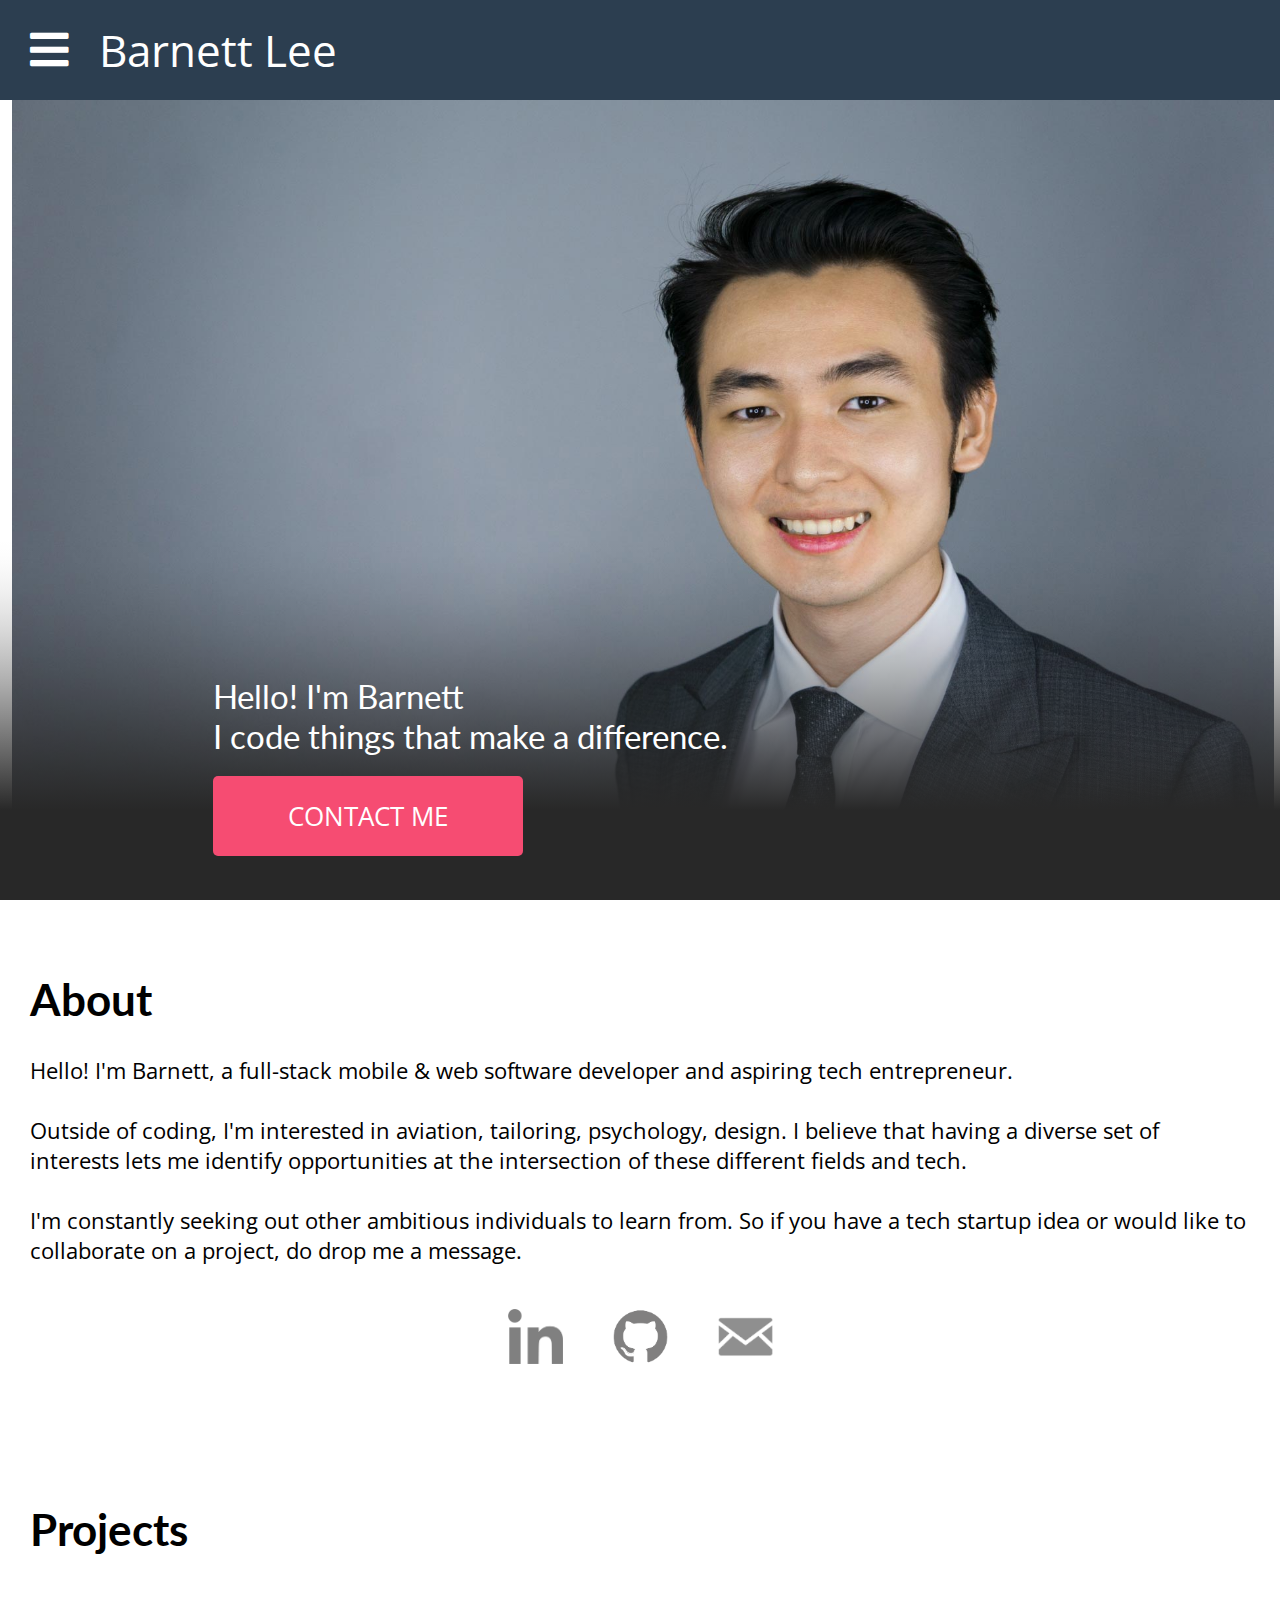
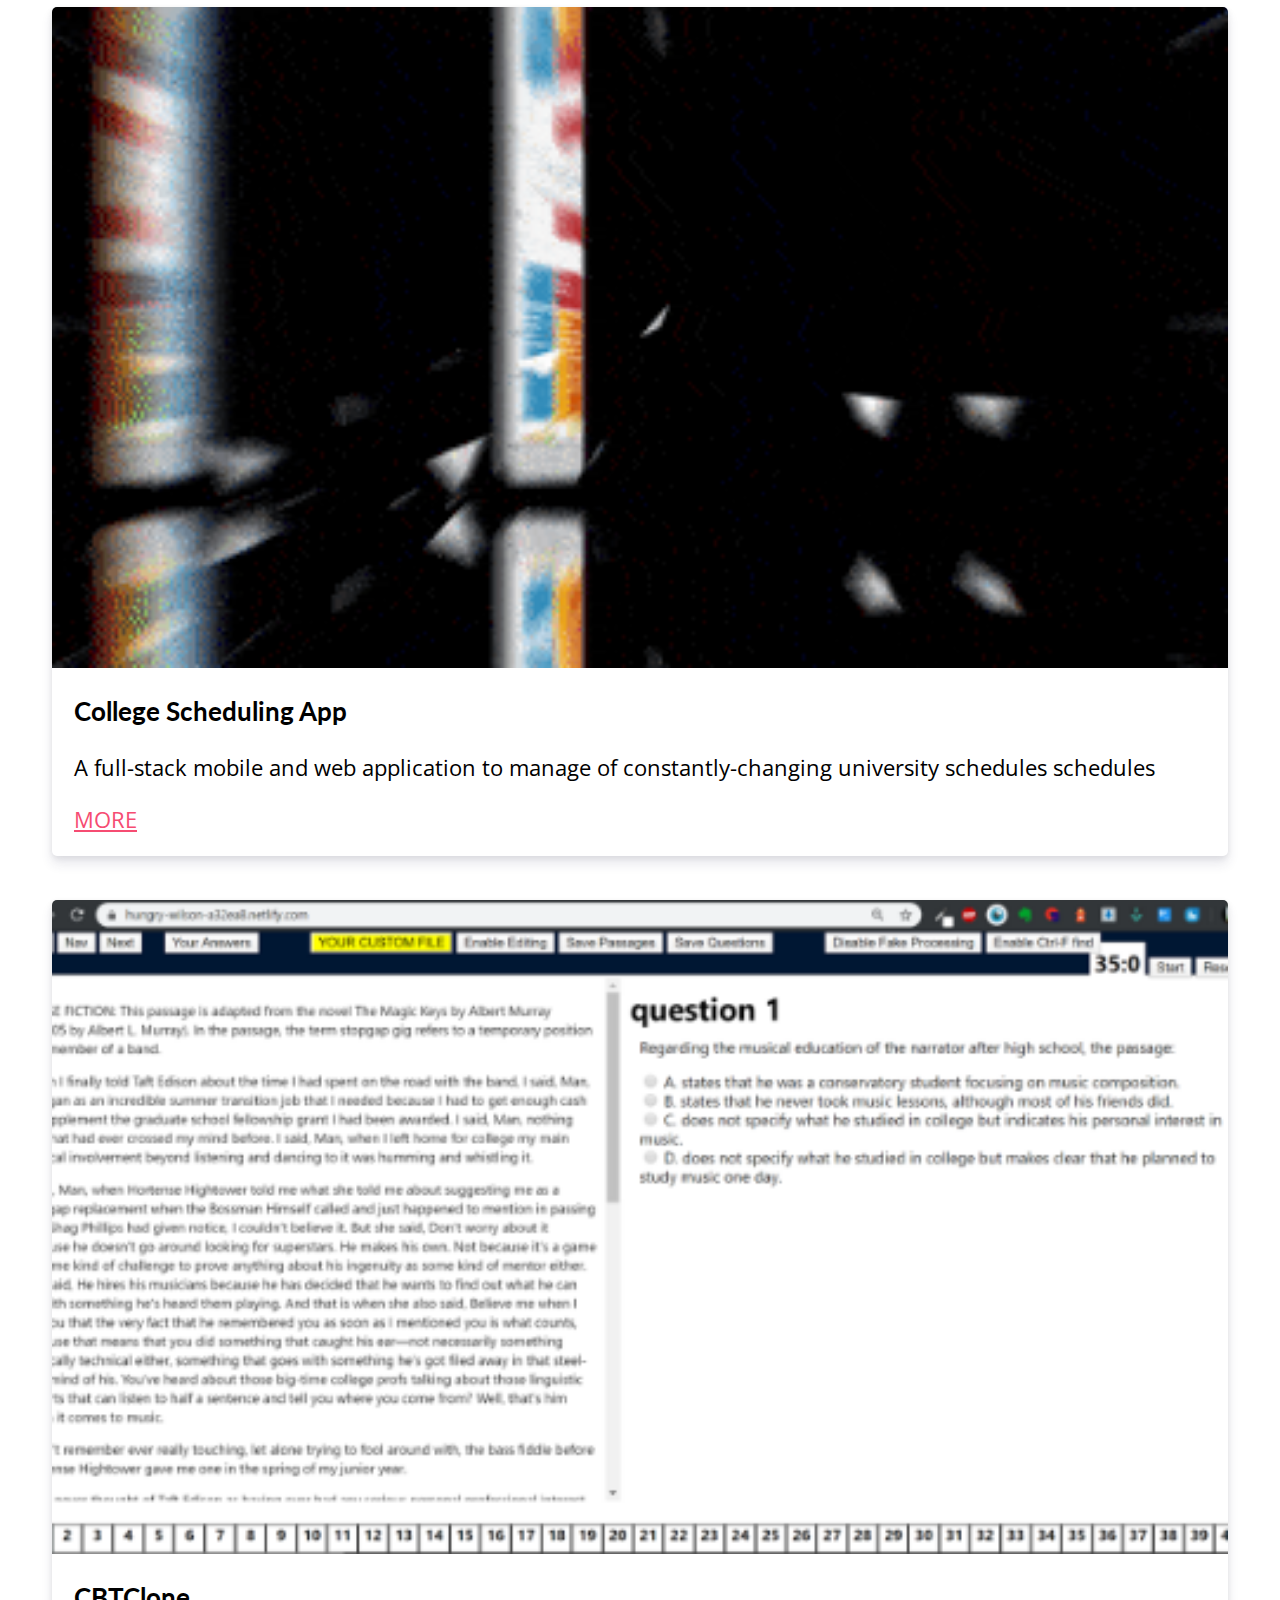
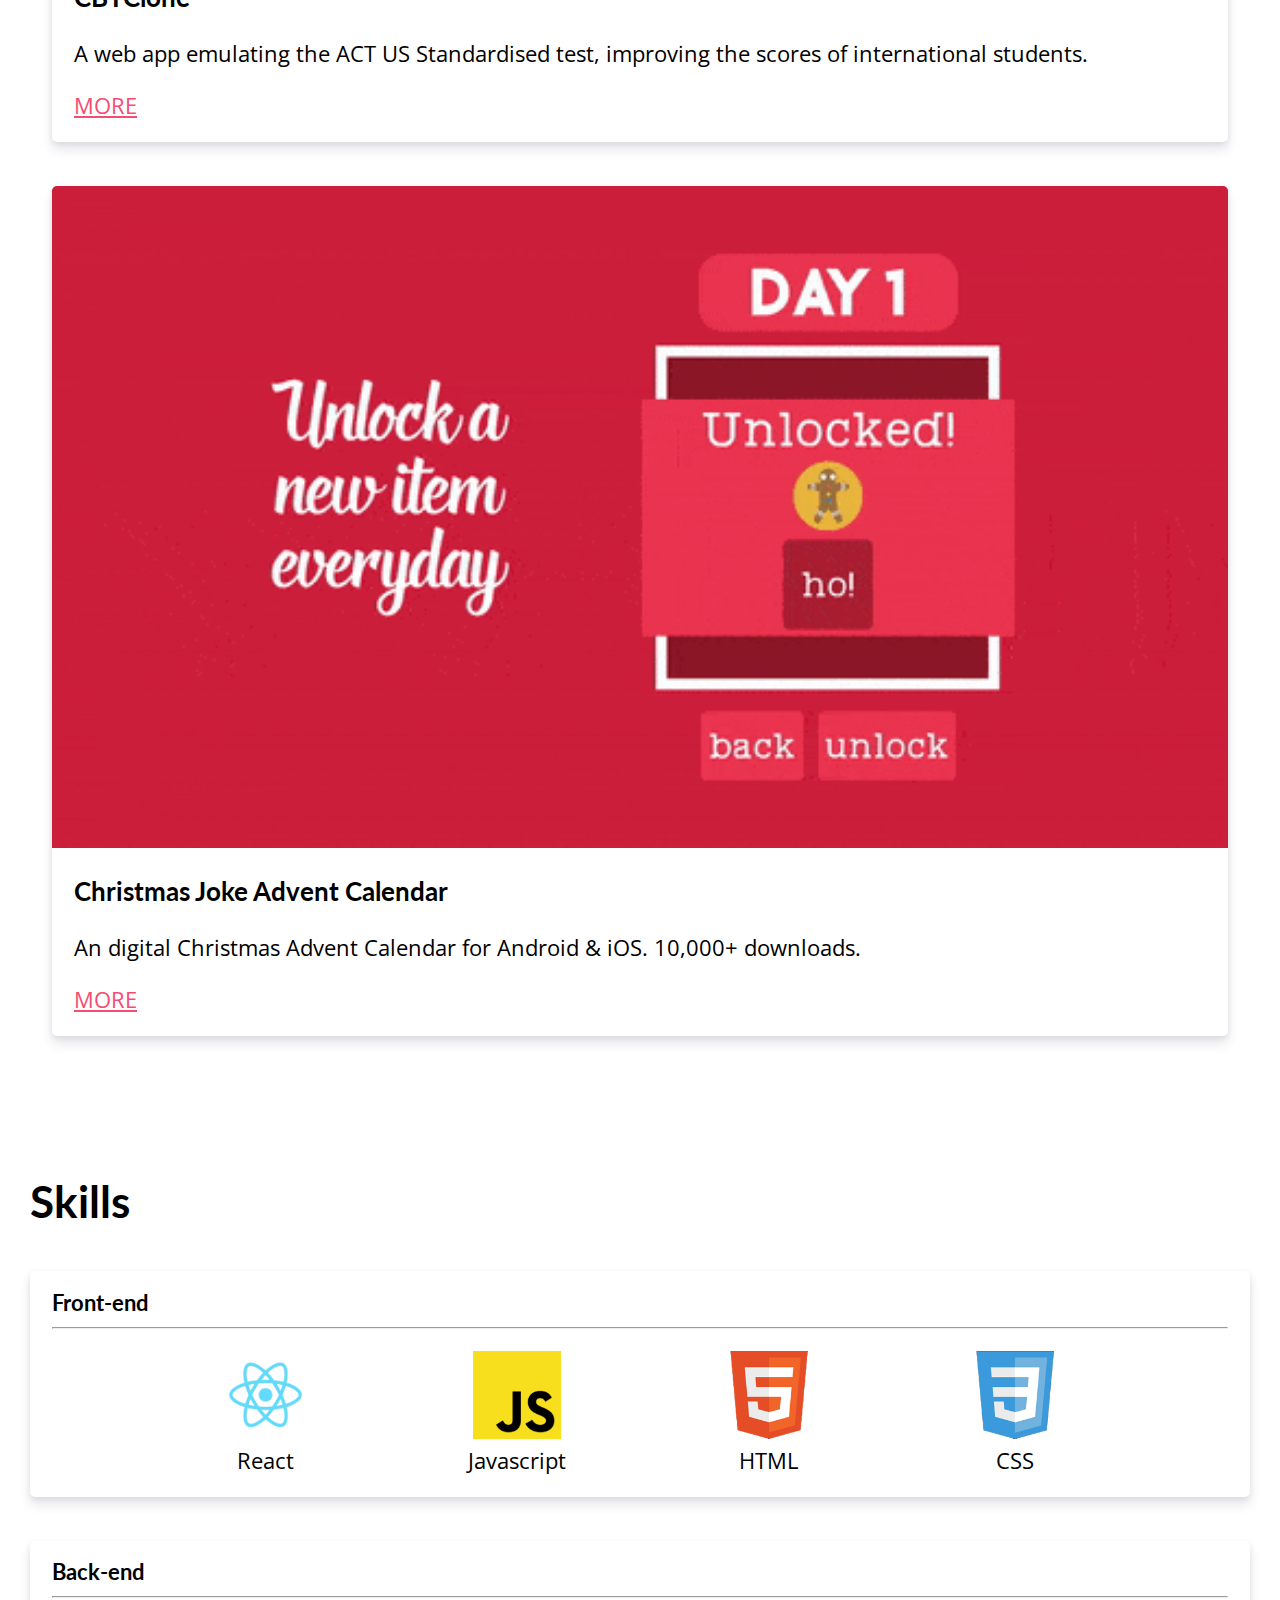
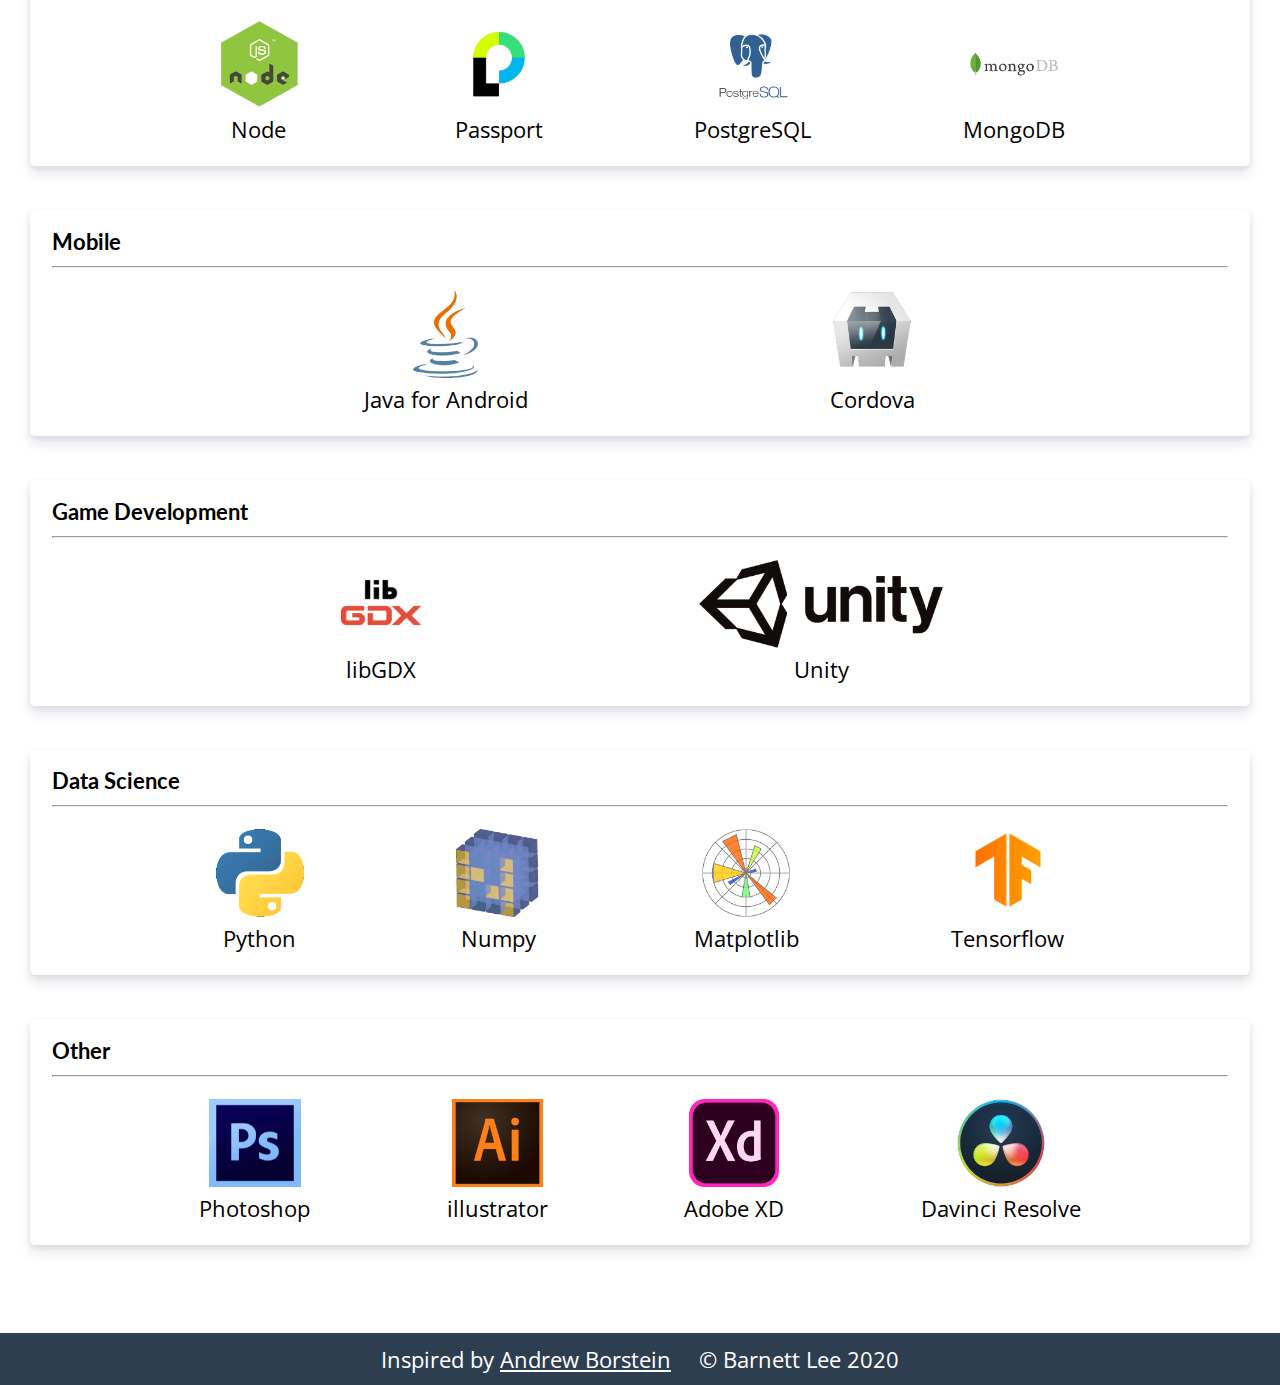
==== index.html @ 995bddf1 "first live version of site" ====
<!DOCTYPE html>
<html lang="en">

<head>
    <title>Barnett Lee</title>
    <meta charset="UTF-8">
    <meta name="theme-color" content="#2C3E50">
    <meta name="viewport" content="width=device-width, initial-scale=1">
    <link href="https://fonts.googleapis.com/css2?family=Lato:wght@400;700&family=Open+Sans&display=swap" rel="stylesheet">
    <link rel="stylesheet" href="https://cdnjs.cloudflare.com/ajax/libs/font-awesome/5.13.0/css/all.min.css">
    <link href="css/style.css" rel="stylesheet">
</head>

<body>
    <nav class="nav">
        <i class="fas fa-bars nav__mobile"></i>
        <p class="nav__left">Barnett Lee</p>
        <ul class="nav__right">
            <li class="nav__right__item">
                <a href="#home" class="nav__right__link">Home</a>
            </li>
            <li class="nav__right__item">
                <a href="#about" class="nav__right__link">About</a>
            </li>
            <li class="nav__right__item">
                <a href="#projects" class="nav__right__link">Projects</a>
            </li>
            <li class="nav__right__item">
                <a href="#skills" class="nav__right__link">Skills</a>
            </li>
        </ul>

        <!-- <div class="mobile__menu">
            <ul class="">
                <li class="">
                    <a href="#home" class="">Home</a>
                </li>
                <li class="">
                    <a href="#about" class="">About</a>
                </li>
                <li class="">
                    <a href="#projects" class="">Projects</a>
                </li>
                <li class="">
                    <a href="#skills" class="">Skills</a>
                </li>
            </ul>
        </div> -->
        
    </nav>
    


    <section class="banner" id="home">

        <div class="banner__cover"></div>
        <div class="banner__container">
            <h1 class="banner__title">
                Hello! I'm Barnett
                <br>
                <span class="banner__avoid__break">I code things </span><span class="banner__title__break">that make a
                    difference.</span>
            </h1>
            <a class="banner__button" href="mailto:barnett.lee.zhi.le@gmail.com">CONTACT ME</a>
        </div>
        <span class="spacer"></span>
    </section>

    <section class="section" id="about">
        <div class="container">
            <h1>About</h1>
            <p>
                Hello! I'm Barnett, a full-stack mobile & web software developer and aspiring tech entrepreneur. 
                <br>
                <br>
                Outside of coding, I'm interested in aviation, tailoring, psychology, design. I believe that having a diverse set of interests lets me identify opportunities at the intersection of these different fields and tech.
                <br>
                <br>
                I'm constantly seeking out other ambitious individuals to learn from. So if you have a tech startup idea or would like to collaborate on a project, do drop me a message. 
            </p>
            <div class="contact">
                <a class="contact__item" href="https://www.linkedin.com/in/barnettlee/">
                    <img src="img/contactIcons/linkedIn.png" alt="LinkedIn Profile"/>
                </a>
                <a class="contact__item" href="https://github.com/barnettx">
                    <img src="img/contactIcons/github.png" alt="Github Profile"/>
                </a>
                <a class="contact__item" href="mailto:barnett.lee.zhi.le@gmail.com">
                    <img src="img/contactIcons/email.png" alt="Email"/>
                </a>
                <br>
            </div>
        </div>
    </section>

    <section id="projects" class="section">
        <div class="container">
            <h1>Projects</h1>
            <div class="project__container">

                <div class="project__card">
                    <div class="project__card__image">
                        <img src="img/projectIcons/gkscsc.gif" alt="GKSCSC">
                    </div>
                    <div class="project__card__content">
                        <h3>College Scheduling App</h3>
                        <p>A full-stack mobile and web application to manage of constantly-changing university schedules schedules</p>
                        <a href="/">MORE</a>
                    </div>
                </div>

                <div class="project__card">
                    <div class="project__card__image">
                        <img src="img/projectIcons/CBTClone.png" alt="CBTClone">
                    </div>
                    <div class="project__card__content">
                        <h3>CBTClone</h3>
                        <p>A web app emulating the ACT US Standardised test, improving the scores of international students.</p>
                        <a href="/">MORE</a>
                    </div>
                </div>

                <div class="project__card">
                    <div class="project__card__image">
                        <img src="img/projectIcons/christmasJokeAdventCalendar.gif" alt="CJC">
                    </div>
                    <div class="project__card__content">
                        <h3>Christmas Joke Advent Calendar</h3>
                        <p>An digital Christmas Advent Calendar for Android & iOS. 10,000+ downloads.</p>
                        <a href="/">MORE</a>
                    </div>
                </div>

            </div>
        </div>
    </section>

    <section id="skills" class="section">
        <div class="container">
            <h1>Skills</h1>
            
            <div class="card">
                <h4>Front-end</h4>
                <hr>
                <div class="skill__container">
                    <div class="skill__item">
                        <img src="img/skillIcons/react.png" alt="react">
                        <br>
                        <span>React</span>
                    </div>
                    <div class="skill__item">
                        <img src="img/skillIcons/js.png" alt="javascript">
                        <br>
                        <span>Javascript</span>
                    </div>
                    <div class="skill__item">
                        <img src="img/skillIcons/html5.png" alt="HTML">
                        <br>
                        <span>HTML</span>
                    </div>
                    <div class="skill__item">
                        <img src="img/skillIcons/css.png" alt="CSS">
                        <br>
                        <span>CSS</span>
                    </div>
                </div>
            </div>

            <div class="card">
                <h4>Back-end</h4>
                <hr>
                <div class="skill__container">
                    <div class="skill__item">
                        <img src="img/skillIcons/node.png" alt="node">
                        <br>
                        <span>Node</span>
                    </div>
                    <div class="skill__item">
                        <img src="img/skillIcons/passport.png" alt="passport">
                        <br>
                        <span>Passport</span>
                    </div>
                    <div class="skill__item">
                        <img src="img/skillIcons/postgresql.png" alt="postgresql">
                        <br>
                        <span>PostgreSQL</span>
                    </div>
                    <div class="skill__item">
                        <img src="img/skillIcons/mongodb.png" alt="MongoDB">
                        <br>
                        <span>MongoDB</span>
                    </div>
                </div>
            </div>

            <div class="card">
                <h4>Mobile</h4>
                <hr>
                <div class="skill__container">
                    <div class="skill__item">
                        <img src="img/skillIcons/java.png" alt="Java for Android">
                        <br>
                        <span>Java for Android</span>
                    </div>
                    <div class="skill__item">
                        <img src="img/skillIcons/cordova.png" alt="Cordova">
                        <br>
                        <span>Cordova</span>
                    </div>
                </div>
            </div>

            <div class="card">
                <h4>Game Development</h4>
                <hr>
                <div class="skill__container">
                    <div class="skill__item">
                        <img src="img/skillIcons/libgdx.png" alt="LibGDX">
                        <br>
                        <span>libGDX</span>
                    </div>
                    <div class="skill__item">
                        <img src="img/skillIcons/unity.png" alt="unity">
                        <br>
                        <span>Unity</span>
                    </div>
                </div>
            </div>

            <div class="card">
                <h4>Data Science</h4>
                <hr>
                <div class="skill__container">
                    <div class="skill__item">
                        <img src="img/skillIcons/python.png" alt="python">
                        <br>
                        <span>Python</span>
                    </div>
                    <div class="skill__item">
                        <img src="img/skillIcons/numpy.png" alt="numpy">
                        <br>
                        <span>Numpy</span>
                    </div>
                    <div class="skill__item">
                        <img src="img/skillIcons/matplotlib.png" alt="matplotlib">
                        <br>
                        <span>Matplotlib</span>
                    </div>
                    <div class="skill__item">
                        <img src="img/skillIcons/tensorflow.png" alt="tensorflow">
                        <br>
                        <span>Tensorflow</span>
                    </div>
                </div>
            </div>

            <div class="card">
                <h4>Other</h4>
                <hr>
                <div class="skill__container">
                    <div class="skill__item">
                        <img src="img/skillIcons/photoshop.png" alt="photoshop">
                        <br>
                        <span>Photoshop</span>
                    </div>
                    <div class="skill__item">
                        <img src="img/skillIcons/illustrator.png" alt="illustrator">
                        <br>
                        <span>illustrator</span>
                    </div>
                    <div class="skill__item">
                        <img src="img/skillIcons/XD.png" alt="adobe Xd">
                        <br>
                        <span>Adobe XD</span>
                    </div>
                    <div class="skill__item">
                        <img src="img/skillIcons/davinciResolve.png" alt="davinci resolve">
                        <br>
                        <span>Davinci Resolve</span>
                    </div>
                </div>
            </div>
            

        </div>
    </section>

    <footer>
        Inspired by    
        <a class="andrew-borstein" href="https://andrewborstein.com/">Andrew Borstein</a>

        © Barnett Lee 2020
    </footer>


</body>

</html>
---- css/style.css ----
* {
    box-sizing: border-box;
}


html {
    font-family: 'Open Sans', 'Segoe UI', Tahoma, Geneva, Verdana, sans-serif;
    margin: 0;
    padding: 0;
    /* height: 100%; */
    scroll-behavior: smooth;
    font-size: min(max(16px, 4vw), 22px);
}

h1,h2,h3,h4 {
    font-family: 'Lato', sans-serif;
}

:root {
    --nav-height: 100px;
    --primary-color: #2C3E50;
    --highlight-color: #F64C72;
}



body {
    margin-top: 0;
    margin: 0;
    padding: 0;
    width: 100vw;
    overflow-x: hidden;
    overflow-y: scroll;
    /* height: 100%; */
}

.nav {
    color: white;
    background-color: var(--primary-color);
    padding: 0 60px;
    height: var(--nav-height);
    display: flex;
    justify-content: space-between;
    align-items: center;
    font-size: 2rem;
    width: 100%;
    position: fixed;
    top:0;
    z-index: 10;
}


.nav__mobile {
    display: none;
}

.nav__left {
    margin: 0;
    display: inline;
}

.nav__right {
    display: inline;
    padding: 0;
}

.nav__right__item {
    display: inline;
    margin-left: 50px;
}

.nav__right__link {
    color: white;
    text-decoration: none;
}

.section {
    padding: 2rem 0;
    margin: 0 auto;
    max-width: 1920px;
}

.container {
    padding: 0 30px;
}


.banner {
    position: relative;
    height: 100vh;
    display: flex;
    justify-content: space-around;
    align-items: center;
    padding: 2rem;
}

.banner:before {
    position: absolute;
    content: '';
    background-image: url("../img/Banner.jpg");

    background-size: auto 100%;
    background-repeat: no-repeat;
    background-position: center;

    top: 0;
    z-index: -3;
    width: 100%;
    max-width: 1920px;
    height: 100vh;
}

.banner__cover {
    display: none;
}

.banner__container {
    z-index: 1;
}

.banner__title {
    color: white;
    font-size: 3rem;
    font-weight: 400;
}

.banner__title__break:before {
    content: "\A";
    white-space: pre;
}

.banner__button {
    background-color: var(--highlight-color);
    display: inline-block;
    padding: 1rem 75px;
    border-radius: 5px;
    text-decoration: none;
    color: white;
    font-size: 2.5rem;
    font-weight: 400;
}

.banner__button:hover {
    filter: brightness(95%);
}

.banner__button:active {
    filter: brightness(80%);
} 


#about {
    background-color: white;
}



.contact {
    text-align: center;
}

.contact__item{
    display: inline-block;
    height: 2.5rem;
    width: 2.5rem;
    margin: 1rem;
}

.contact__item img{
    width: 100%;
    height: 100%;
}

.contact__item:hover {
    filter: brightness(90%);
}

.contact__item:active {
    filter: brightness(80%);
}

#projects {
    background-color: white;
}

.project__container {
    display: flex;
    flex-wrap: wrap;
}

.project__card {
    background: white;
    /* display: inline-block; */
    box-shadow: 0 8px 12px rgba(50,50,93,.11), 0 2px 6px rgba(0,0,0,.08);
    width: 400px;
    overflow: hidden;
    border-radius: 5px;
    flex: 1 1 auto;
    margin: 1rem;
}

.project__card__image img {
    width: 100%;
}

.project__card__content {
    padding: 1rem;
}

.project__card__content h3 {
    margin-top: 0;
}

.project__card__content a {
    color: var(--highlight-color);
}



#skills {
    background-color: white;
}

.card {
    background-color: white;
    box-shadow: 0 4px 6px rgba(50,50,93,.11), 0 1px 3px rgba(0,0,0,.08);
    box-shadow: 0 8px 12px rgba(50,50,93,.11), 0 2px 6px rgba(0,0,0,.08);
    padding: .5rem 1rem;
    margin: 2rem 0;
    border-radius: 5px;
}

.card h4{
    margin: .3rem 0;
}

.skill__container {
    padding: .5rem;
    display: flex;
    justify-content: space-evenly;
}

.skill__item {
    display: inline-block;
    text-align: center;
}

.skill__item img {
    width: auto;
    height: 4rem;
}

footer {
    background-color: var(--primary-color);
    width: 100%;
    text-align: center;
    color: white;
    padding: .5rem;
}

.andrew-borstein {
    color: white;
    margin-right: 1rem;
}

/* mobile and tablet */
@media (max-width: 1280px) {

    @keyframes fadeIn {
        0% {
            opacity: 0;
        }

        100% {
            opacity: 1;
        }
    }

    .mobile__menu {
        position: fixed;
        z-index: 10;
        background: rgba(0,0,0,0.8);
        width: 100%;
        height: 100vh;
        top: var(--nav-height);
        left: 0;
        right: 0;
        bottom: 0;
    }

    .mobile__menu ul {
        list-style: none;
    }

    .mobile__menu a {
        text-decoration: none;
        color: white;
    }


    .nav {
        justify-content: flex-start;
        padding: 0 30px;

    }

    .nav__mobile {
        display: inline;
        margin-right: 30px;
    }

    .nav__mobile:active {
        filter: brightness(80%)
    }

    .nav__right {
        display: none;
    }

    .banner__title__break:before {
        white-space: normal;
    }

    .banner__avoid__break {
        display: inline-block;
    }
    
    .banner:before {
        top: var(--nav-height);
        background-position: 70%;
        height: calc(100vh - var(--nav-height) - 10%)
        /* background-size: 80%; */
    }
    
    /* .banner__cover {
        display: block;
        position: absolute;
        background: black;
        background: rgba(44,62,80);
        background: rgba(40,40,40);
        width: 100%;
        height: 20%;
        bottom: 0;
        z-index: -1;
    } */

    .banner:after {
        --gradient-ratio: 3/4;
        content: '';
        background: linear-gradient(
            rgba(40, 40, 40, 0) 0%,
            rgba(40, 40, 40, 0.002) calc(1.8% * var(--gradient-ratio)),
            rgba(40, 40, 40, 0.008) calc(4.8% * var(--gradient-ratio)),
            rgba(40, 40, 40, 0.021) calc(9% * var(--gradient-ratio)),
            rgba(40, 40, 40, 0.042) calc(13.9% * var(--gradient-ratio)),
            rgba(40, 40, 40, 0.075) calc(19.8% * var(--gradient-ratio)),
            rgba(40, 40, 40, 0.126) calc(27% * var(--gradient-ratio)),
            rgba(40, 40, 40, 0.194) calc(35% * var(--gradient-ratio)),
            rgba(40, 40, 40, 0.278) calc(43.5% * var(--gradient-ratio)),
            rgba(40, 40, 40, 0.382) calc(53% * var(--gradient-ratio)),
            rgba(40, 40, 40, 0.541) calc(66% * var(--gradient-ratio)),
            rgba(40, 40, 40, 0.738) calc(81% * var(--gradient-ratio)),
            rgba(40, 40, 40, 1) calc(100% * var(--gradient-ratio))
        );
        width: 100%;
        height: 40%;
        position: absolute;
        bottom: 0;
        z-index: -2;
    } 

    .banner {
        align-items: flex-end;
        justify-content: space-around;
    }

    .banner__container {
        z-index: -1;
        animation: fadeIn .5s ease-out 0s 1; 
    }

    .banner__title {
        margin: 0 0 20px 0;
        font-size: 1.5rem;
    }

    .banner__button {
        font-size: 1.2rem;
    }

    .project__card {
        width: 100%;
    }

    
}


/* mobile */
@media (max-width: 640px) {

    :root {
        --nav-height: 60px;
    }

    /* .nav {
        height: auto;
    } */

    .banner__button {
        width: 100%;
        text-align: center;
    }


}
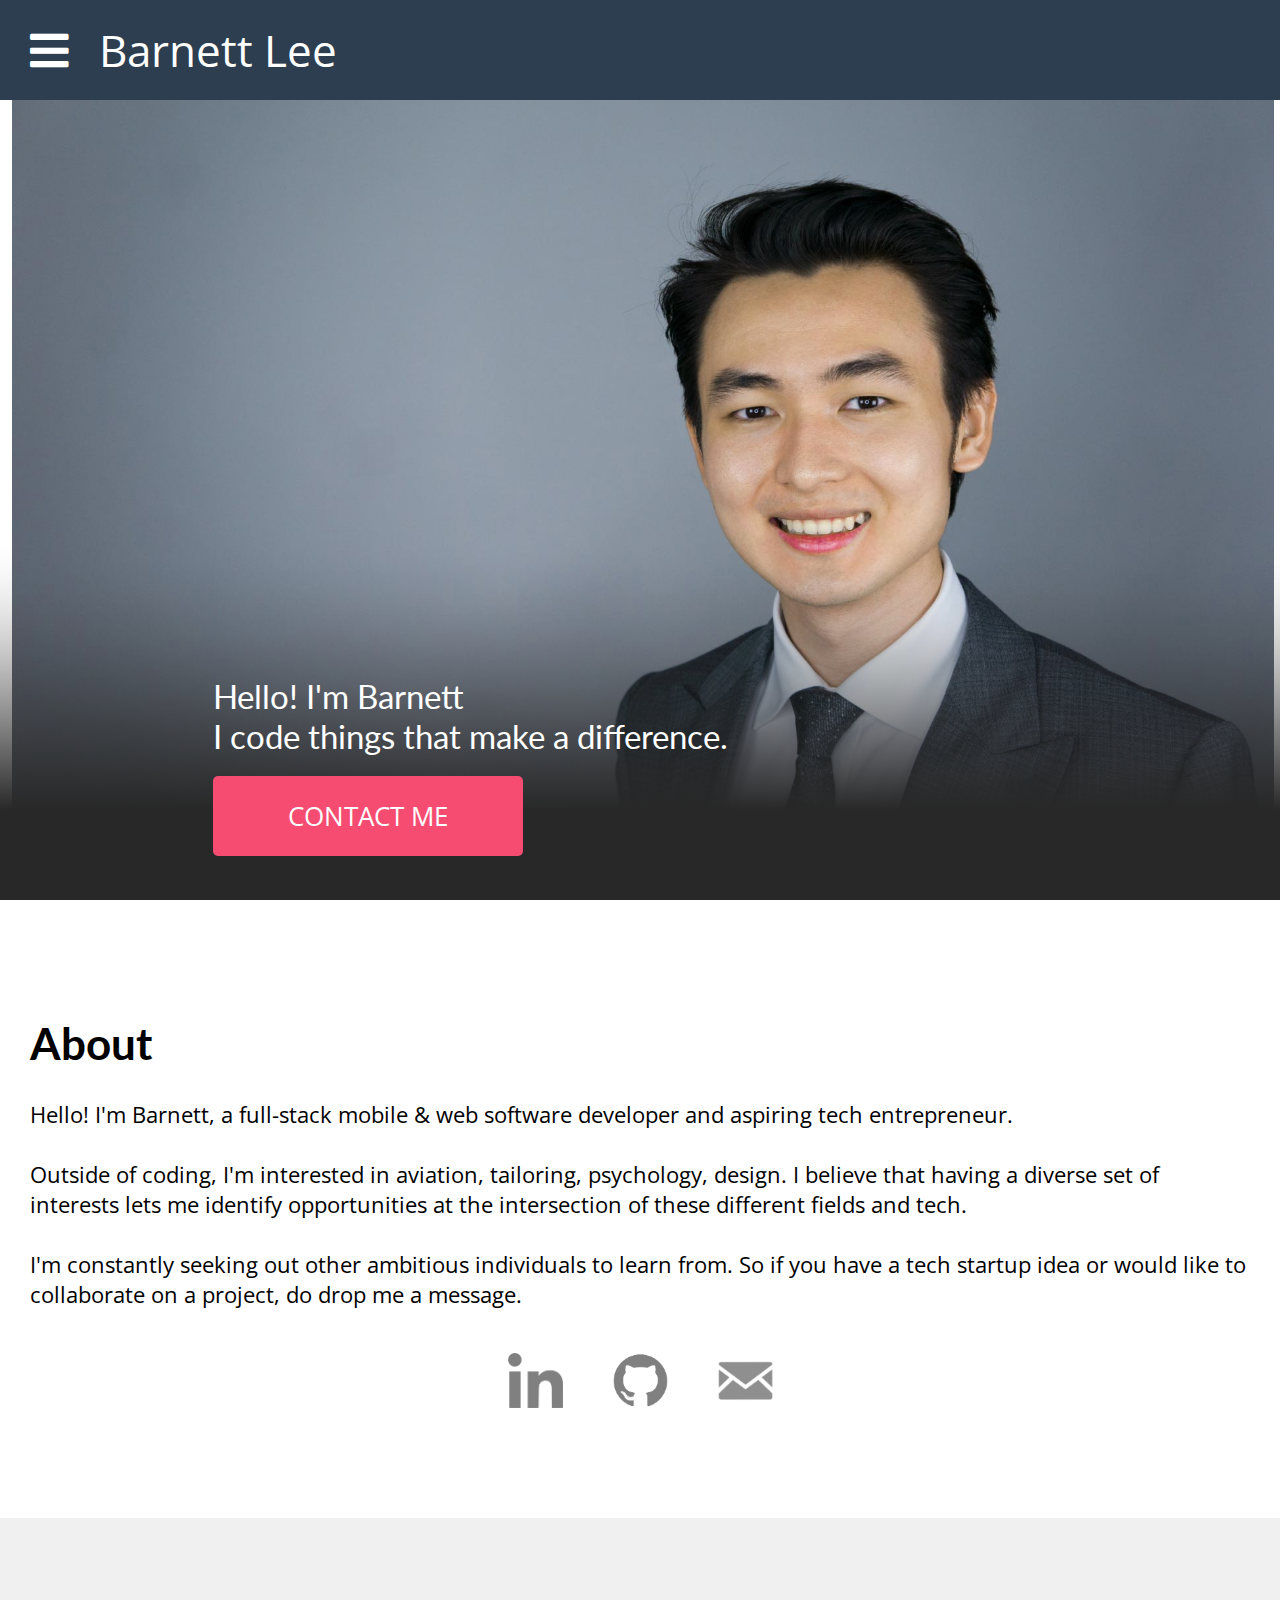
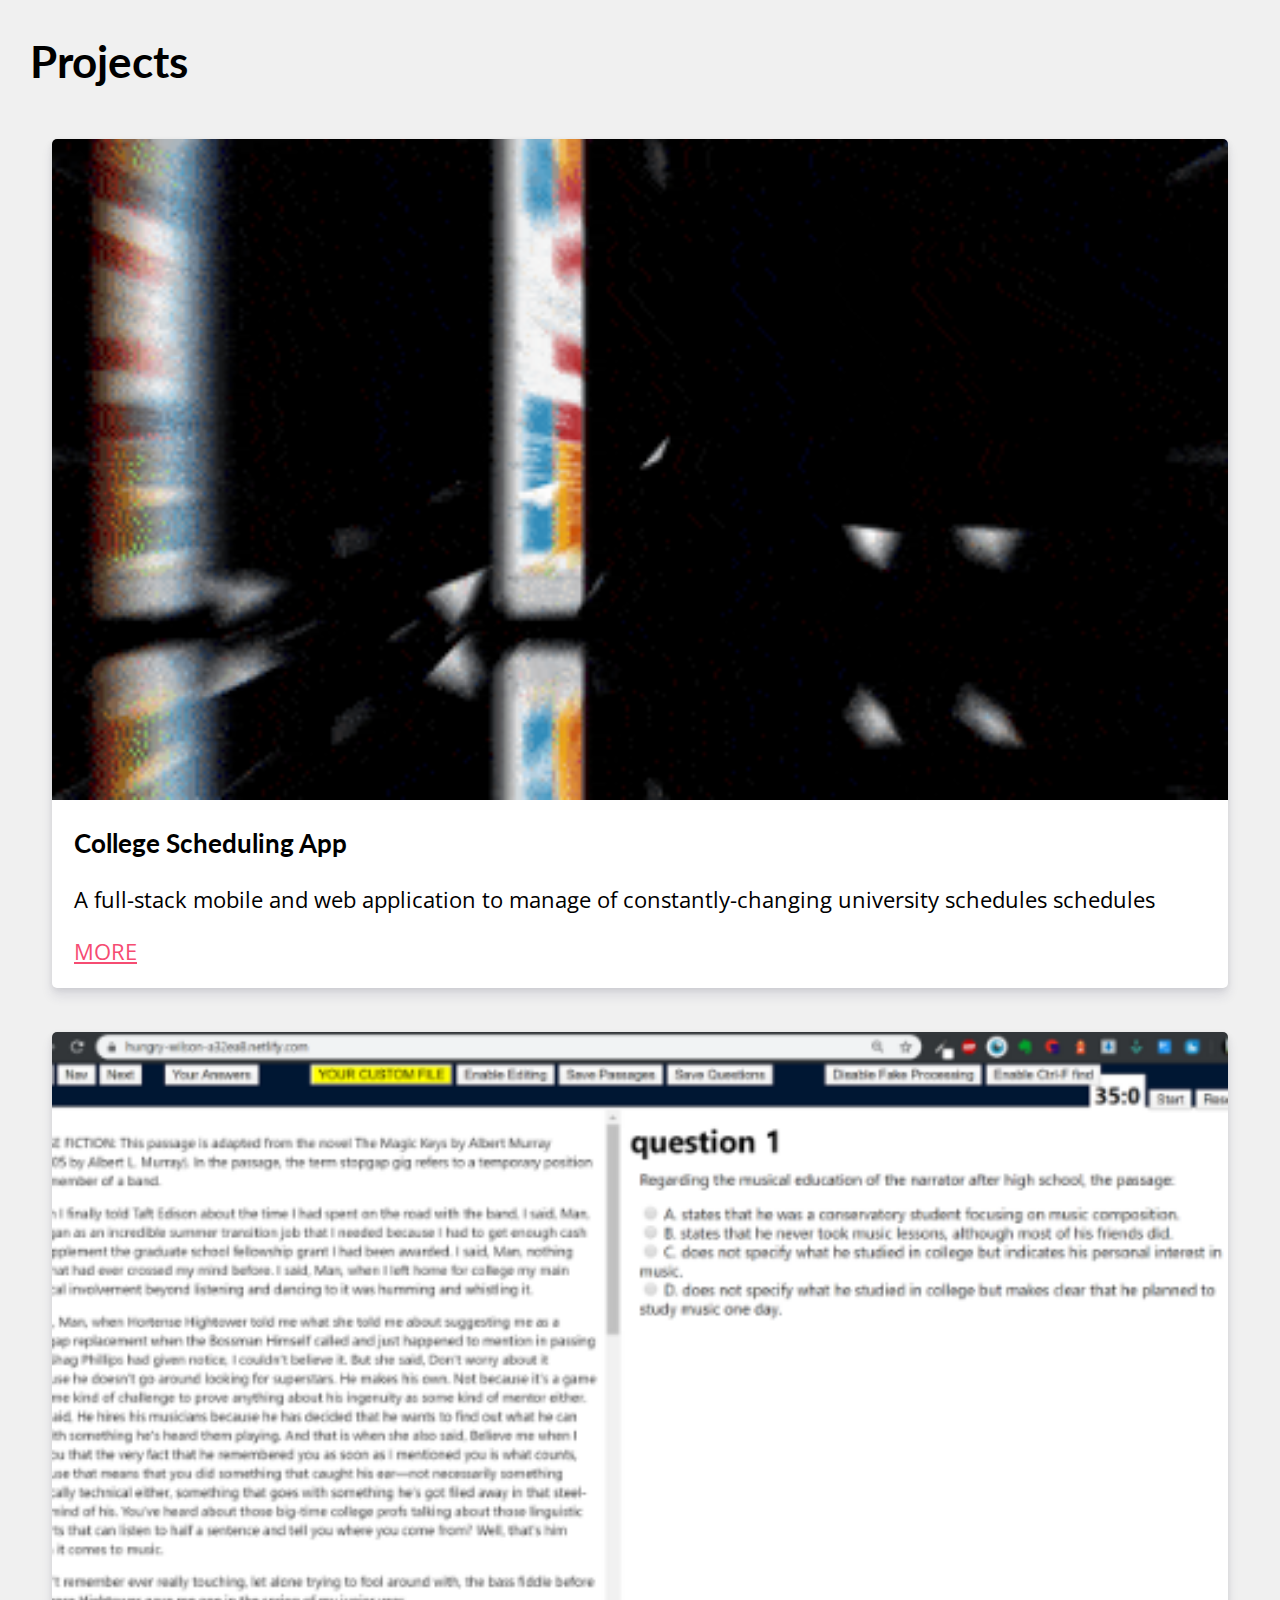
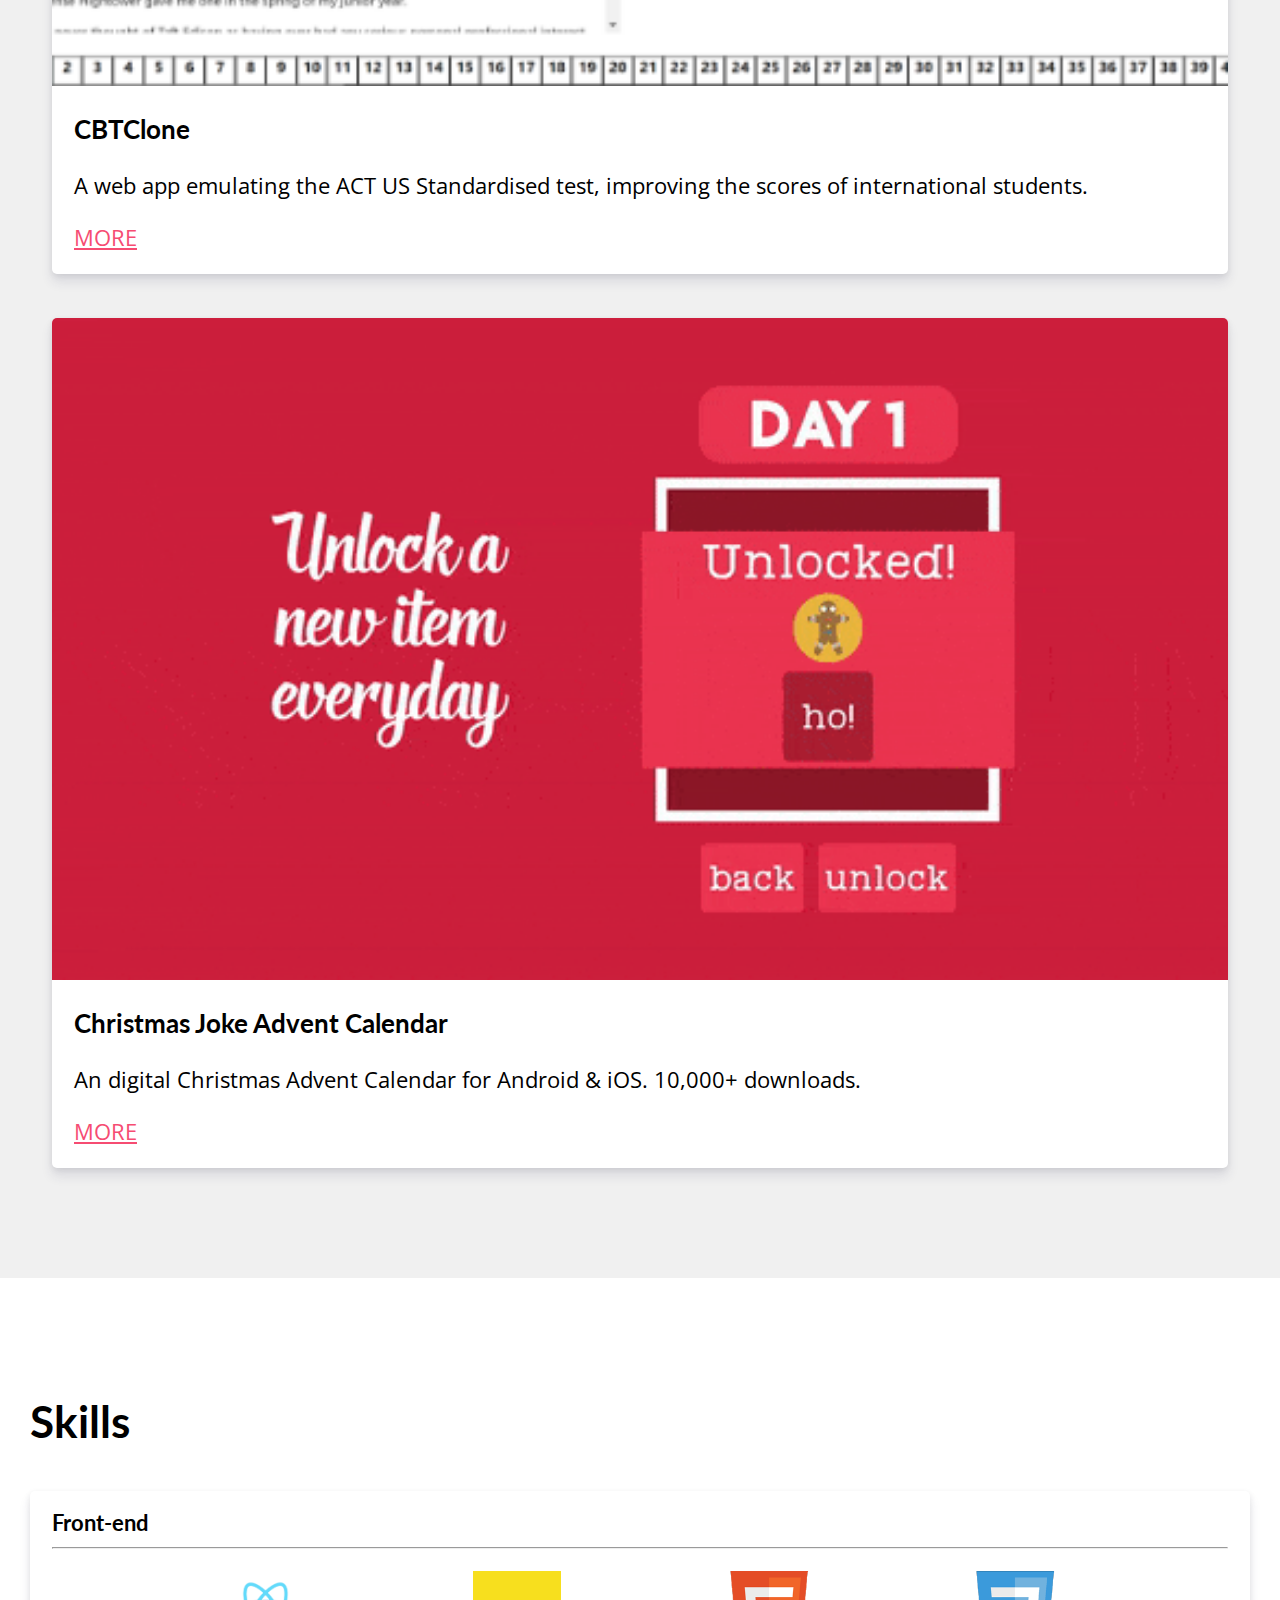
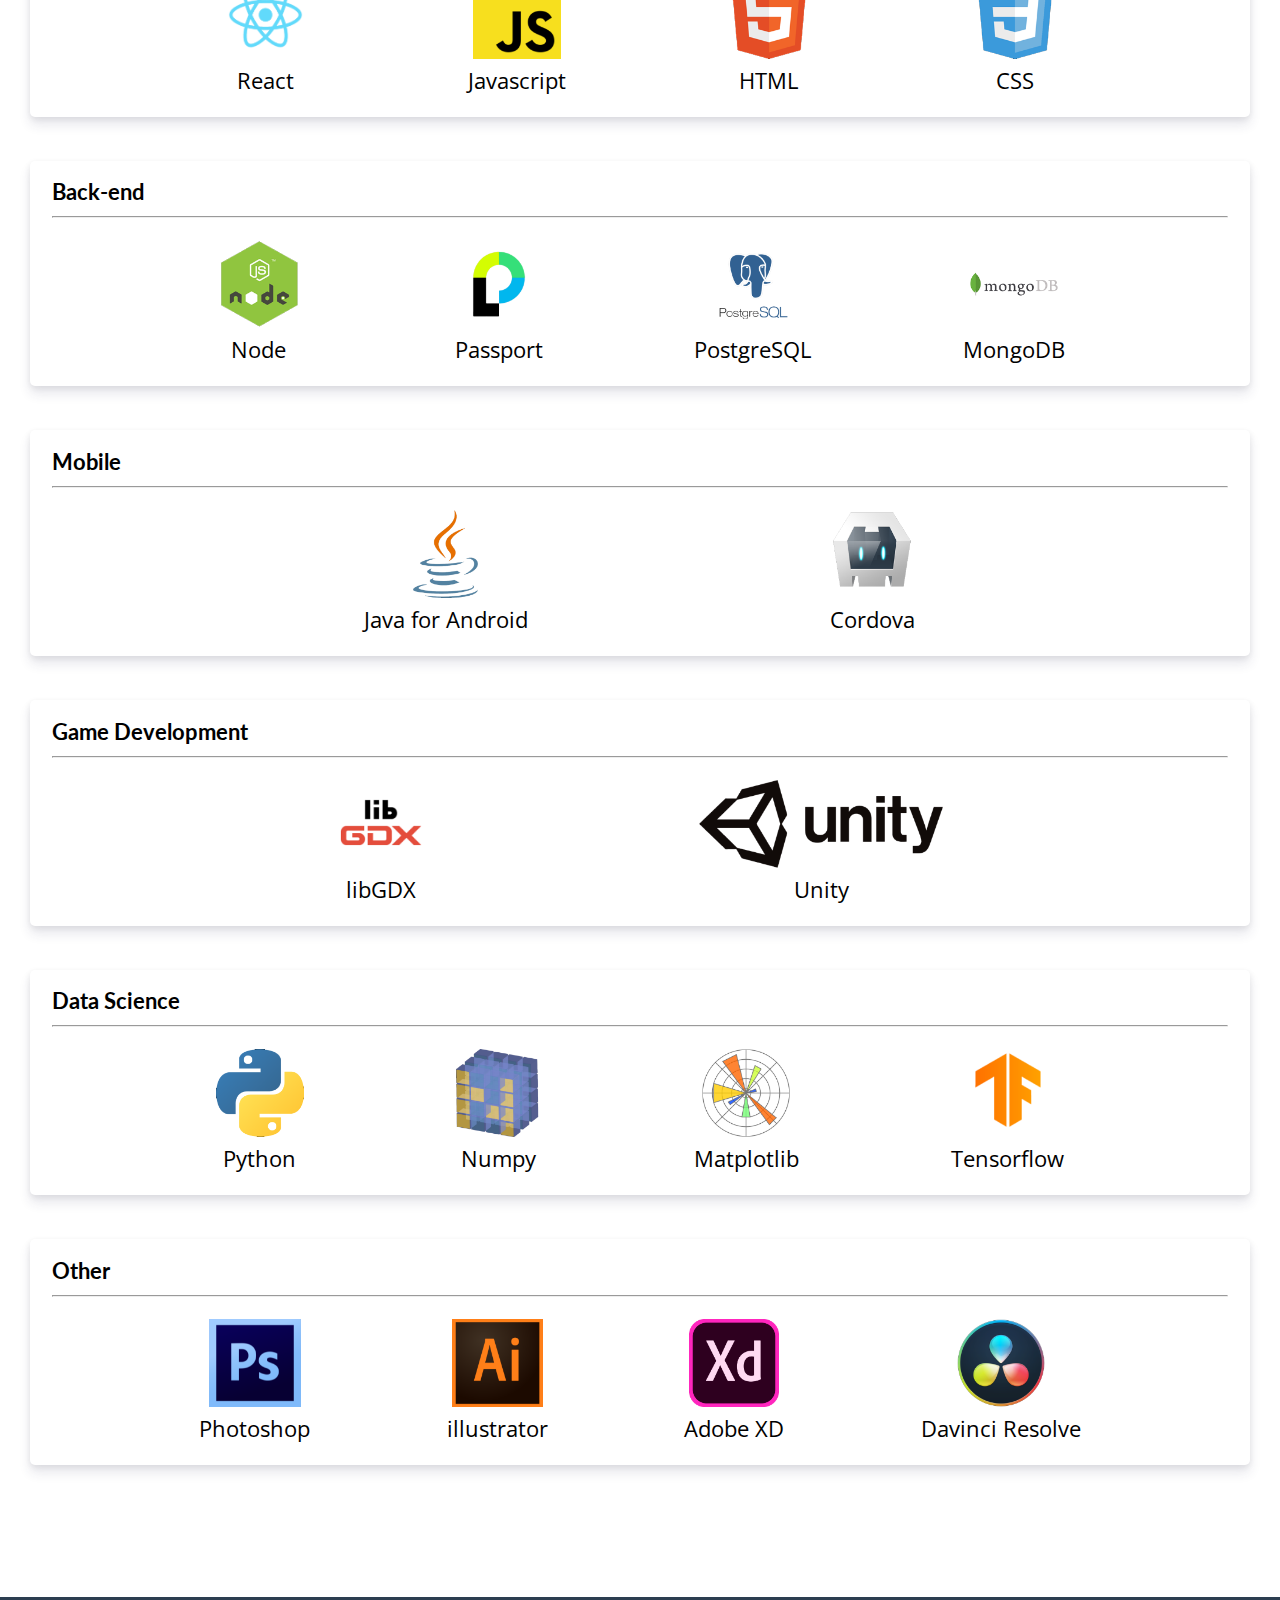
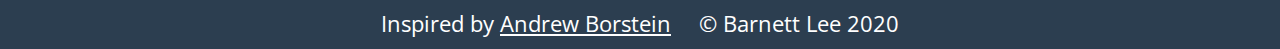
==== commit df49c3d8: "mobile nav" ====
--- a/index.html
+++ b/index.html
@@ -13,7 +13,13 @@
 
 <body>
     <nav class="nav">
-        <i class="fas fa-bars nav__mobile"></i>
+        <div>
+            
+        </div>
+        <div class="nav__mobile">
+            <i class="fas fa-bars nav__mobile__open" onclick="openMobileNav()"></i>
+            <i class="fas fa-times nav__mobile__close" onclick="closeMobileNav()"></i>
+        </div>
         <p class="nav__left">Barnett Lee</p>
         <ul class="nav__right">
             <li class="nav__right__item">
@@ -30,22 +36,22 @@
             </li>
         </ul>
 
-        <!-- <div class="mobile__menu">
-            <ul class="">
-                <li class="">
-                    <a href="#home" class="">Home</a>
+        <div class="mobile__menu">
+            <ul>
+                <li>
+                    <a href="#home" onclick="closeMobileNav()">Home</a>
                 </li>
-                <li class="">
-                    <a href="#about" class="">About</a>
+                <li>
+                    <a href="#about" onclick="closeMobileNav()">About</a>
                 </li>
-                <li class="">
-                    <a href="#projects" class="">Projects</a>
+                <li>
+                    <a href="#projects" onclick="closeMobileNav()">Projects</a>
                 </li>
-                <li class="">
-                    <a href="#skills" class="">Skills</a>
+                <li>
+                    <a href="#skills" onclick="closeMobileNav()">Skills</a>
                 </li>
             </ul>
-        </div> -->
+        </div>
         
     </nav>
     
@@ -286,12 +292,15 @@
     </section>
 
     <footer>
-        Inspired by    
-        <a class="andrew-borstein" href="https://andrewborstein.com/">Andrew Borstein</a>
-
-        © Barnett Lee 2020
+            Inspired by    
+            <a class="andrew-borstein" href="https://andrewborstein.com/">Andrew Borstein</a>
+
+            <span style="display:inline-block;">
+                © Barnett Lee 2020
+            </span>
     </footer>
 
+    <script src="script.js"></script>
 
 </body>
 
--- a/css/style.css
+++ b/css/style.css
@@ -7,7 +7,7 @@
     font-family: 'Open Sans', 'Segoe UI', Tahoma, Geneva, Verdana, sans-serif;
     margin: 0;
     padding: 0;
-    /* height: 100%; */
+    height: 100%;
     scroll-behavior: smooth;
     font-size: min(max(16px, 4vw), 22px);
 }
@@ -31,7 +31,7 @@
     width: 100vw;
     overflow-x: hidden;
     overflow-y: scroll;
-    /* height: 100%; */
+    height: 100%;
 }
 
 .nav {
@@ -75,7 +75,7 @@
 }
 
 .section {
-    padding: 2rem 0;
+    padding: 4rem 0;
     margin: 0 auto;
     max-width: 1920px;
 }
@@ -88,6 +88,7 @@
 .banner {
     position: relative;
     height: 100vh;
+    height: 100%;
     display: flex;
     justify-content: space-around;
     align-items: center;
@@ -114,8 +115,23 @@
     display: none;
 }
 
+@keyframes fadeIn {
+    0% {
+        opacity: 0;
+        /* filter:brightness(0) */
+    }
+
+    100% {
+        opacity: 1;
+        /* filter:brighterness(100%) */
+    }
+}
+
+
+
 .banner__container {
     z-index: 1;
+    animation: fadeIn .5s ease-out 0s 1; 
 }
 
 .banner__title {
@@ -180,7 +196,7 @@
 }
 
 #projects {
-    background-color: white;
+    background-color: rgb(240, 240, 240);
 }
 
 .project__container {
@@ -263,39 +279,34 @@
     margin-right: 1rem;
 }
 
+.mobile__menu {
+    position: fixed;
+    z-index: 10;
+    background: rgba(0,0,0,0.8);
+    height: 100vh;
+    top: var(--nav-height);
+    left: 0;
+    width: 0%;
+    /* display: none; */
+    overflow: hidden;
+    transition: .5s;
+}
+
+.mobile__menu ul {
+    list-style: none;
+}
+
+.mobile__menu a {
+    text-decoration: none;
+    color: white;
+}
+
 /* mobile and tablet */
 @media (max-width: 1280px) {
 
-    @keyframes fadeIn {
-        0% {
-            opacity: 0;
-        }
-
-        100% {
-            opacity: 1;
-        }
-    }
-
-    .mobile__menu {
-        position: fixed;
-        z-index: 10;
-        background: rgba(0,0,0,0.8);
-        width: 100%;
-        height: 100vh;
-        top: var(--nav-height);
-        left: 0;
-        right: 0;
-        bottom: 0;
-    }
-
-    .mobile__menu ul {
-        list-style: none;
-    }
-
-    .mobile__menu a {
-        text-decoration: none;
-        color: white;
-    }
+    
+
+
 
 
     .nav {
@@ -305,12 +316,17 @@
     }
 
     .nav__mobile {
-        display: inline;
+        display: inline-block;
         margin-right: 30px;
+        position: relative;
     }
 
     .nav__mobile:active {
         filter: brightness(80%)
+    }
+
+    .nav__mobile__close{
+        display: none;
     }
 
     .nav__right {
@@ -376,7 +392,7 @@
 
     .banner__container {
         z-index: -1;
-        animation: fadeIn .5s ease-out 0s 1; 
+        
     }
 
     .banner__title {
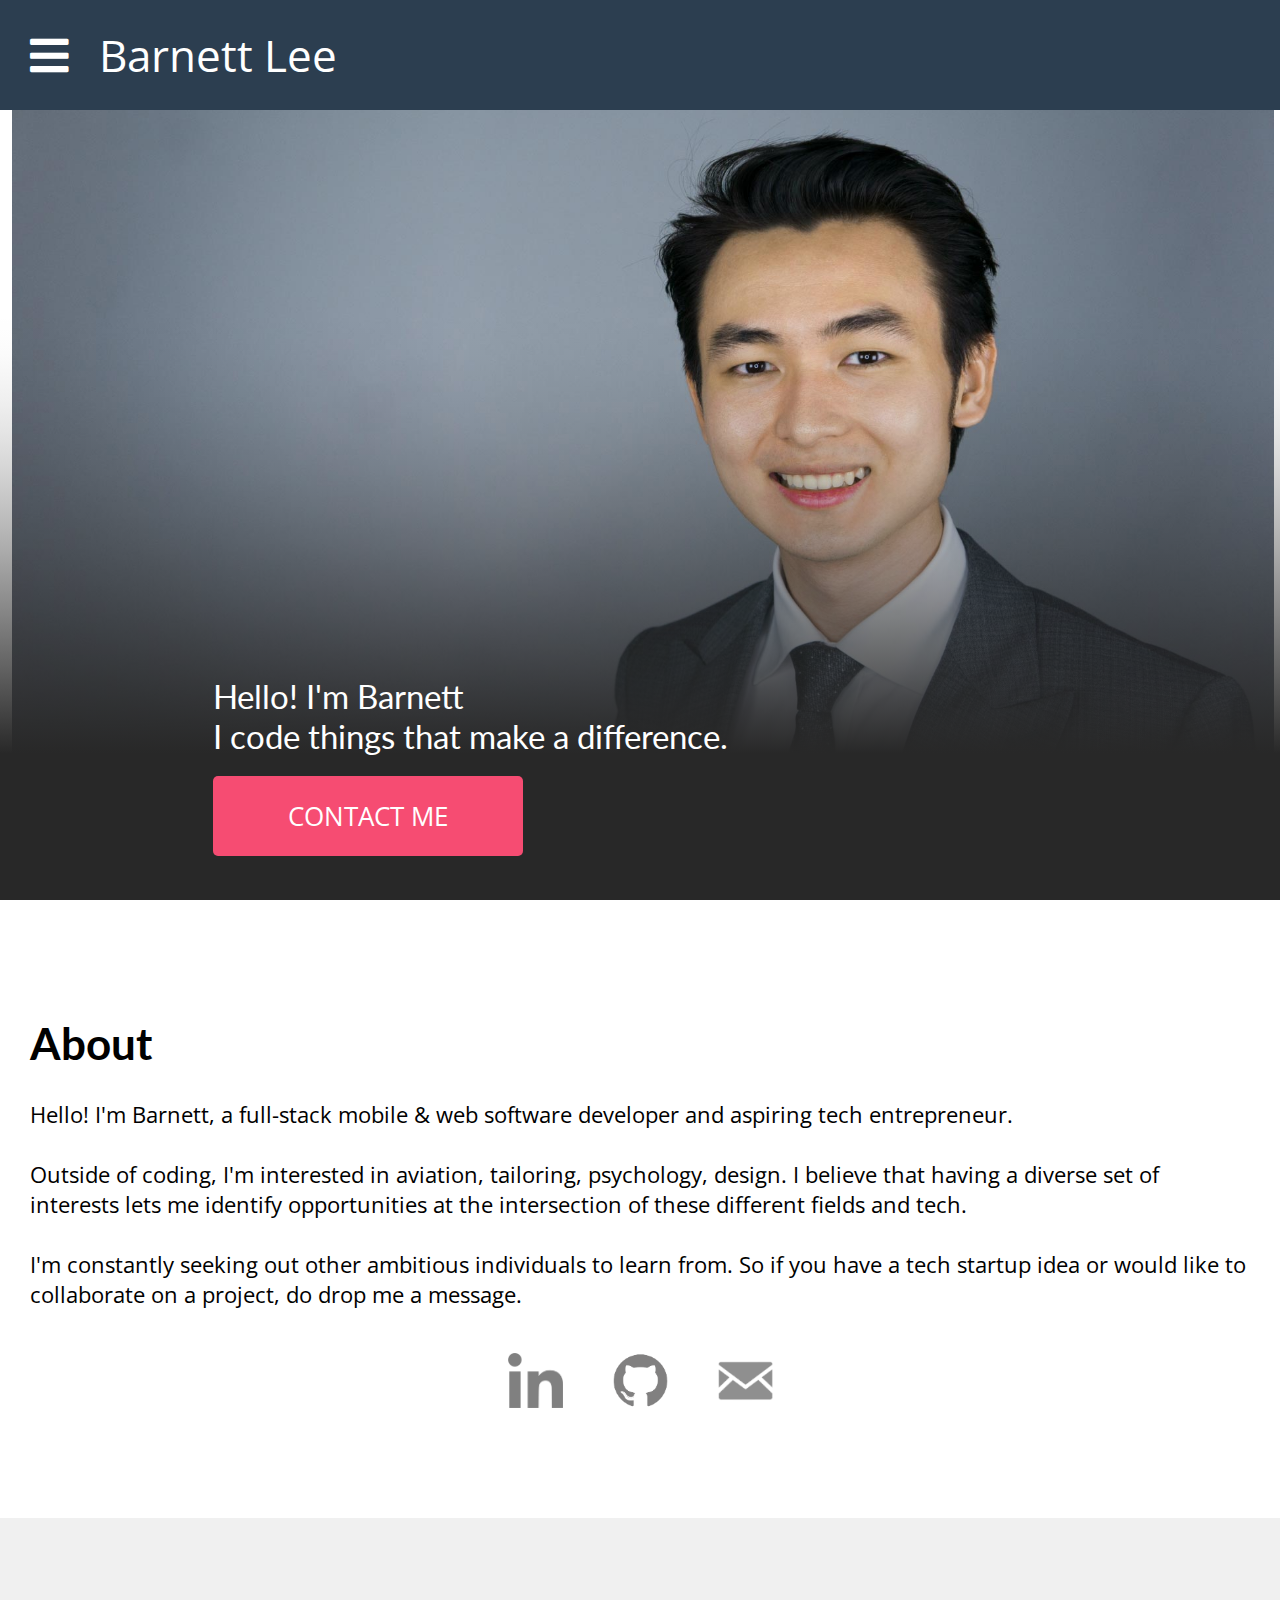
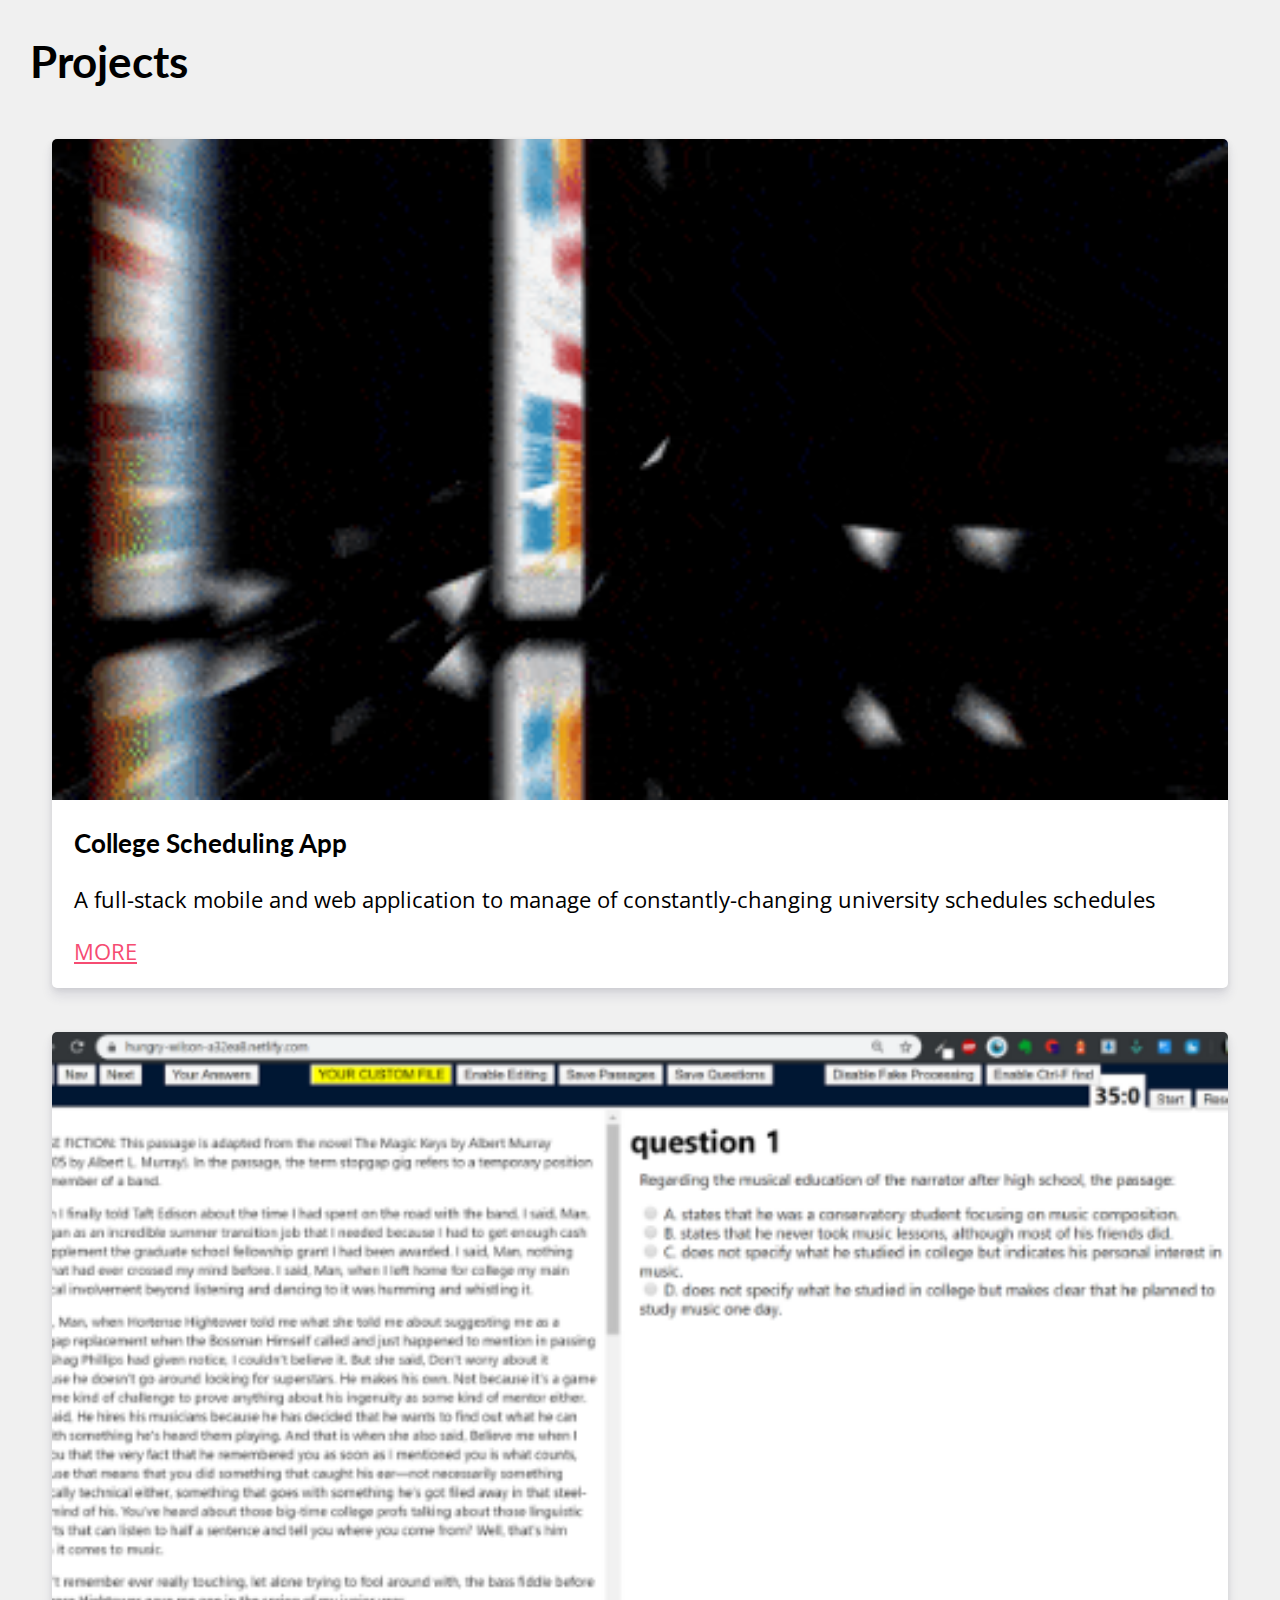
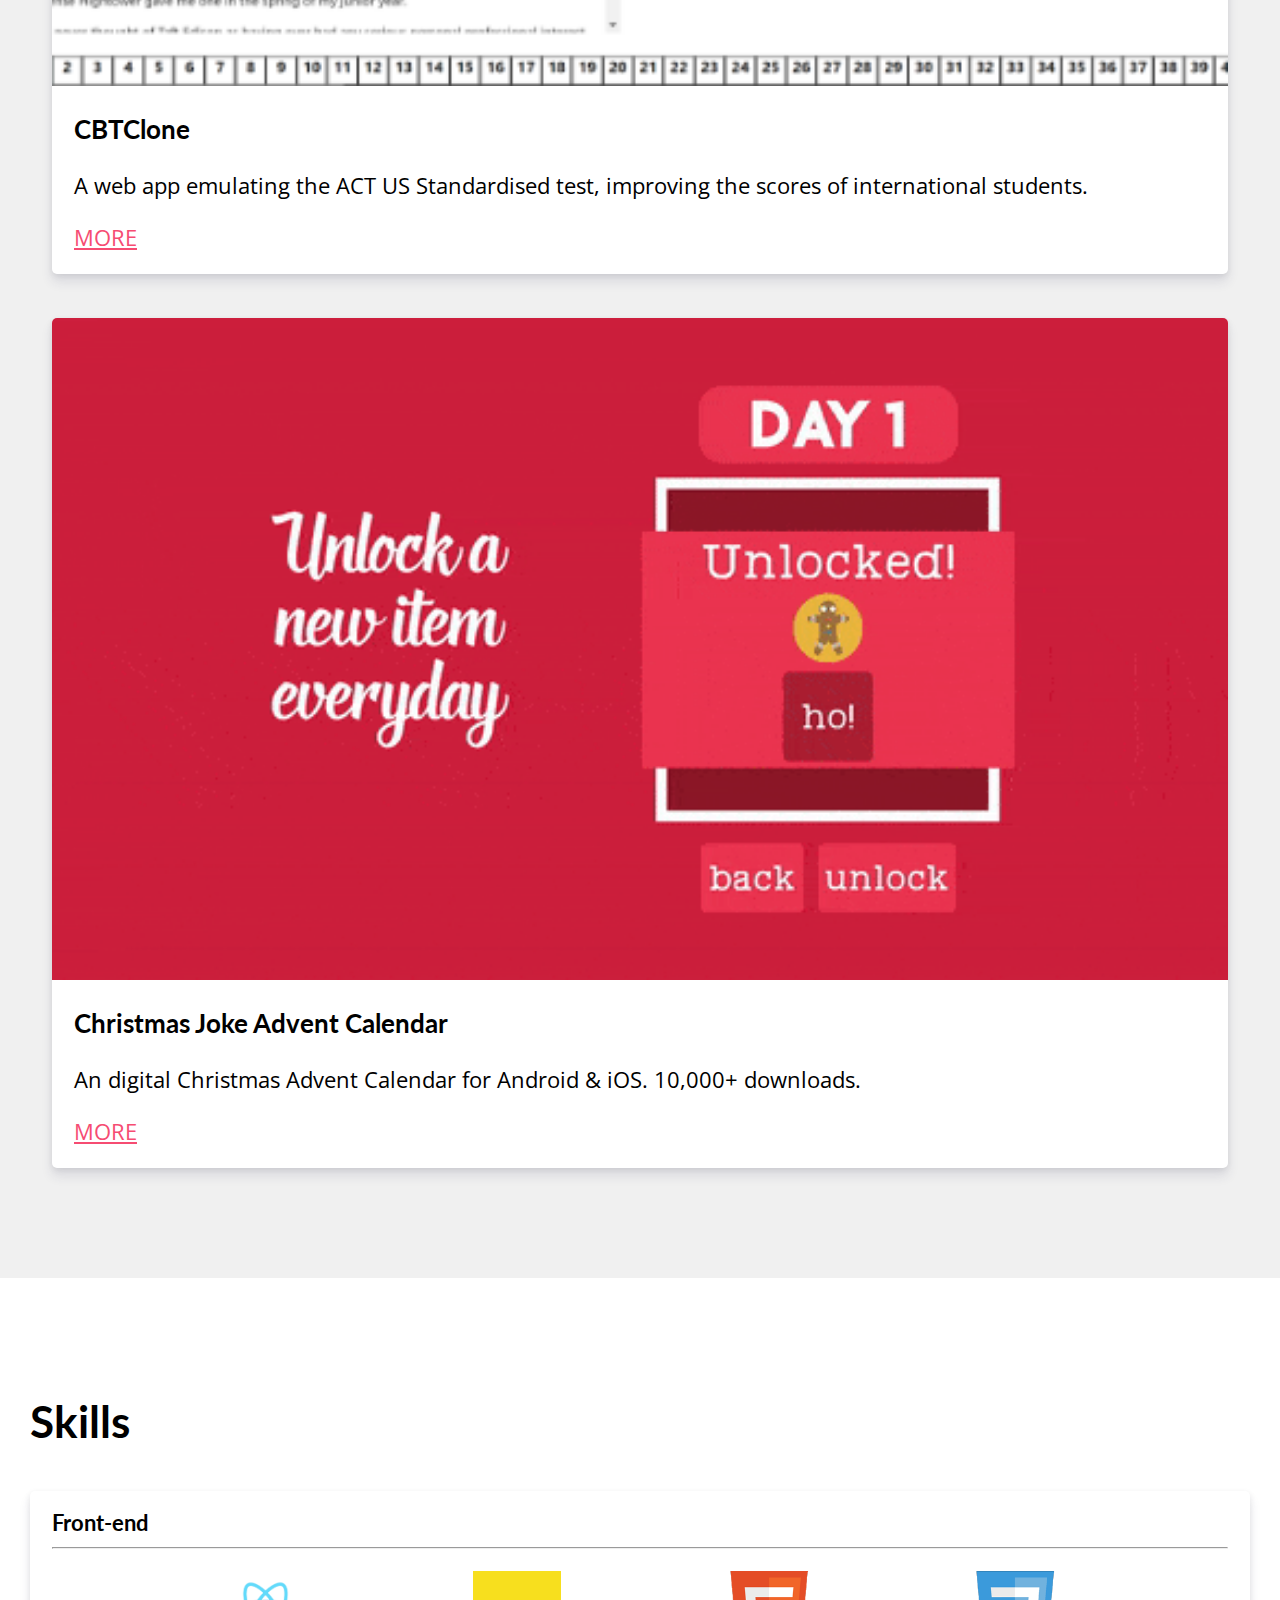
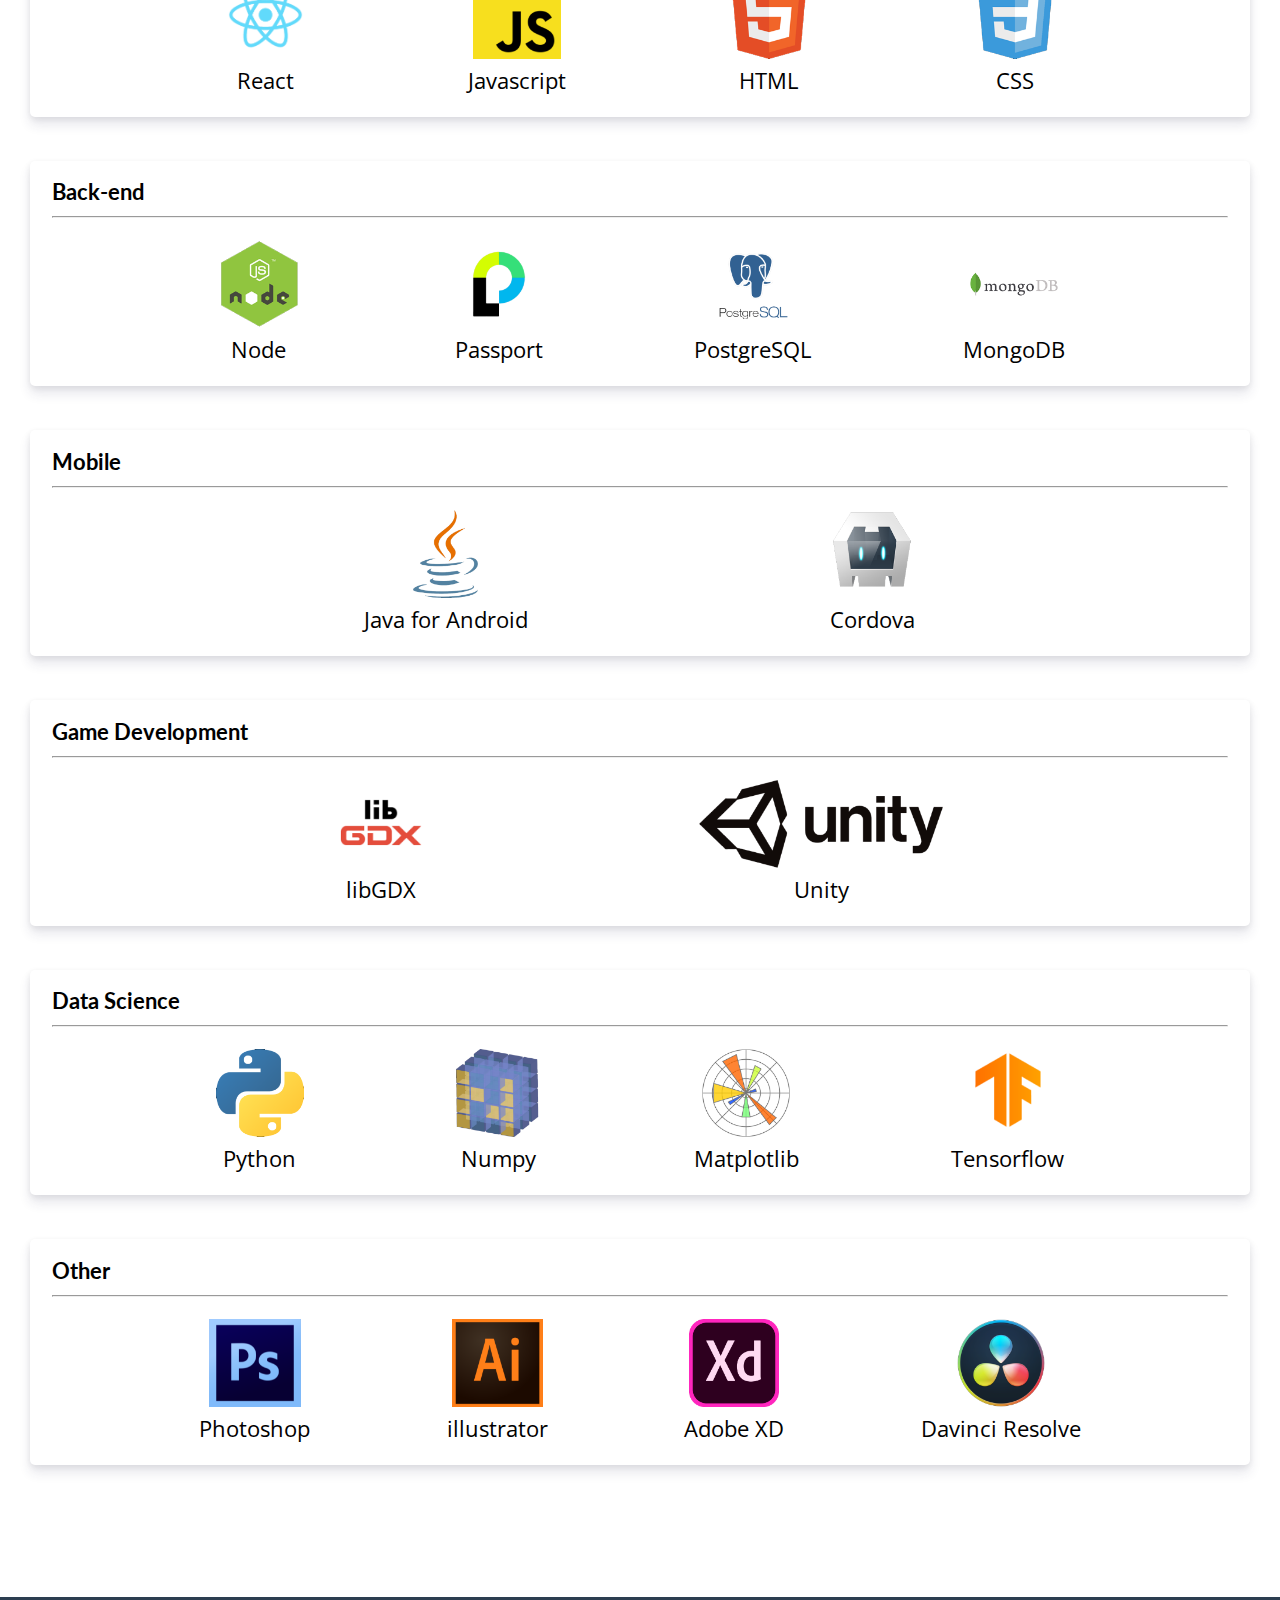
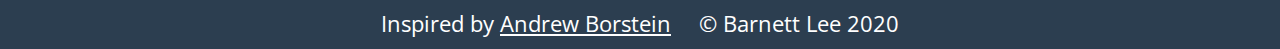
==== commit e52d68a4: "modified the banner so that my face doesn't clip" ====
--- a/index.html
+++ b/index.html
@@ -13,9 +13,7 @@
 
 <body>
     <nav class="nav">
-        <div>
-            
-        </div>
+        
         <div class="nav__mobile">
             <i class="fas fa-bars nav__mobile__open" onclick="openMobileNav()"></i>
             <i class="fas fa-times nav__mobile__close" onclick="closeMobileNav()"></i>
--- a/css/style.css
+++ b/css/style.css
@@ -17,7 +17,7 @@
 }
 
 :root {
-    --nav-height: 100px;
+    --nav-height: 5rem;
     --primary-color: #2C3E50;
     --highlight-color: #F64C72;
 }
@@ -342,9 +342,10 @@
     }
     
     .banner:before {
-        top: var(--nav-height);
+        top: calc(var(--nav-height)/2);
         background-position: 70%;
-        height: calc(100vh - var(--nav-height) - 10%)
+        height: calc(100vh - var(--nav-height)/2 - 15%);
+        /* height: calc(100vh - 10%); */
         /* background-size: 80%; */
     }
     
@@ -379,7 +380,7 @@
             rgba(40, 40, 40, 1) calc(100% * var(--gradient-ratio))
         );
         width: 100%;
-        height: 40%;
+        height: 65%;
         position: absolute;
         bottom: 0;
         z-index: -2;
@@ -416,7 +417,7 @@
 @media (max-width: 640px) {
 
     :root {
-        --nav-height: 60px;
+        --nav-height: 3.5rem;
     }
 
     /* .nav {
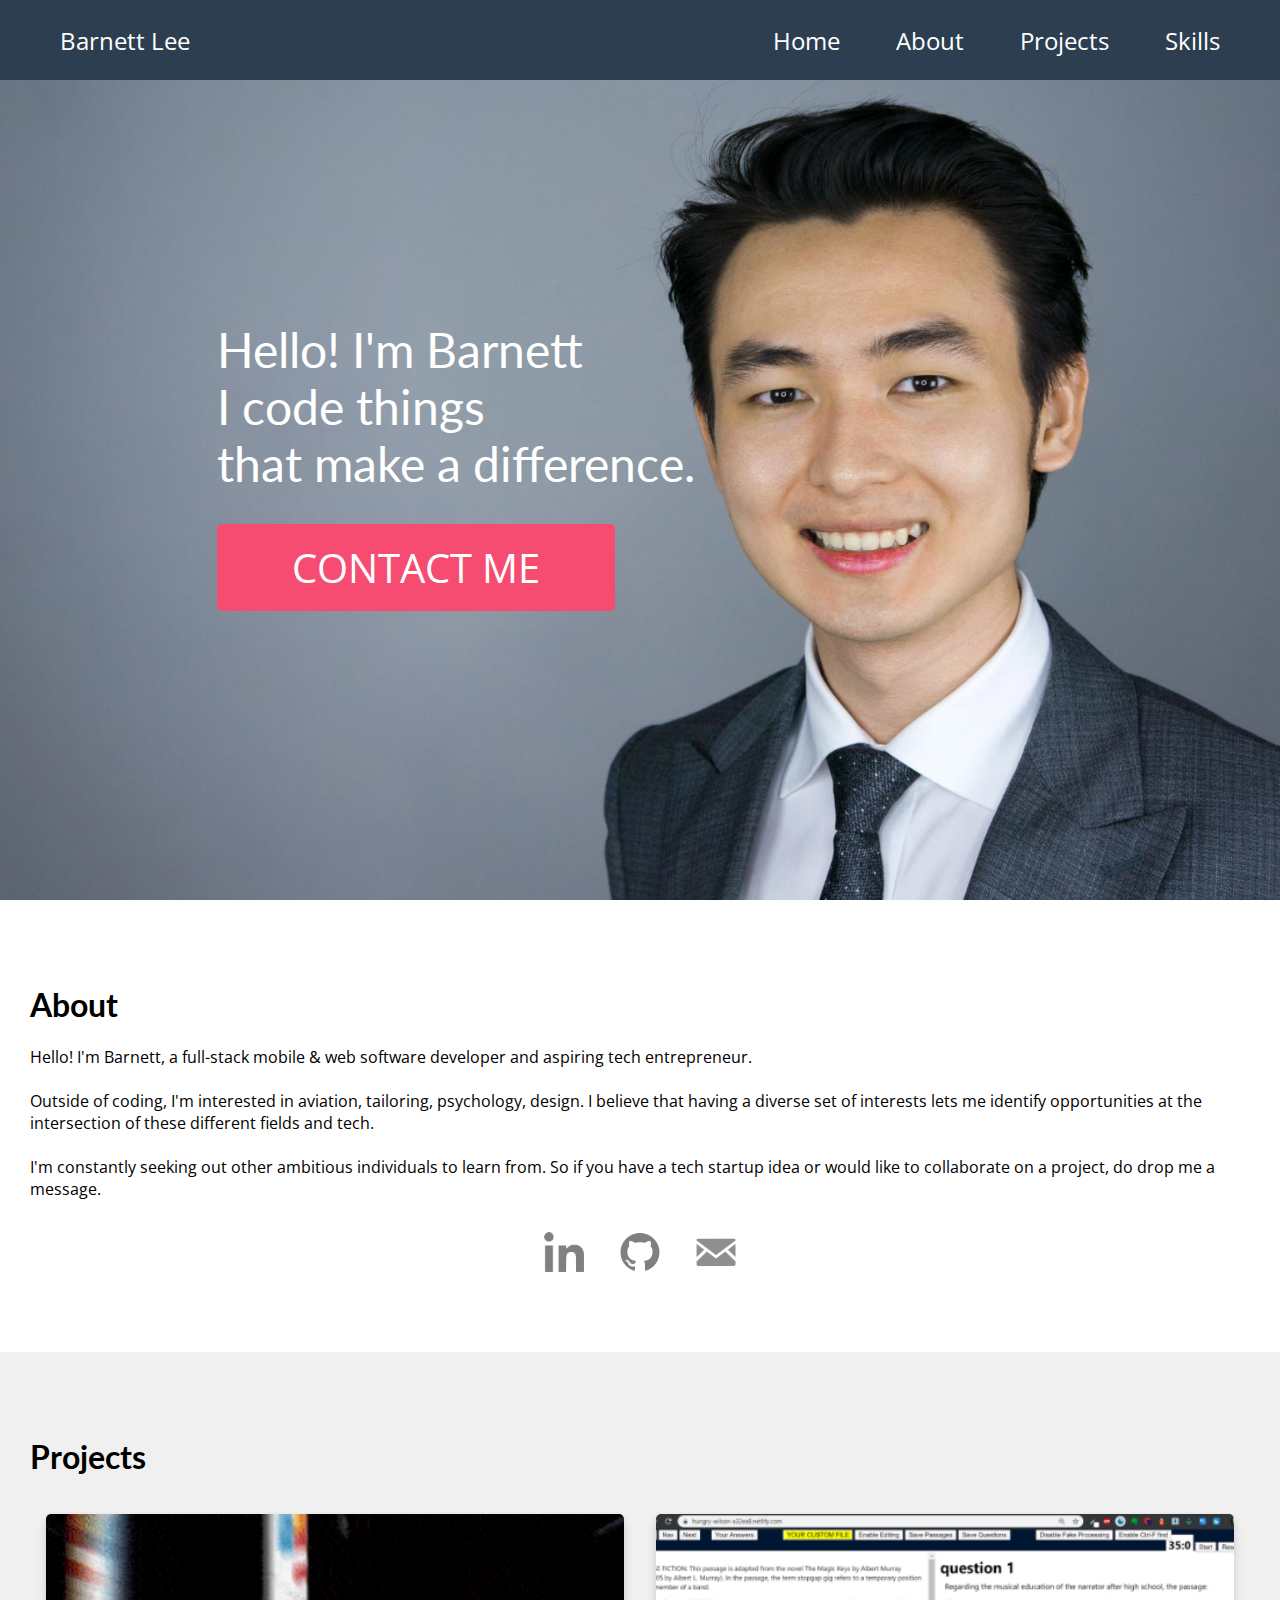
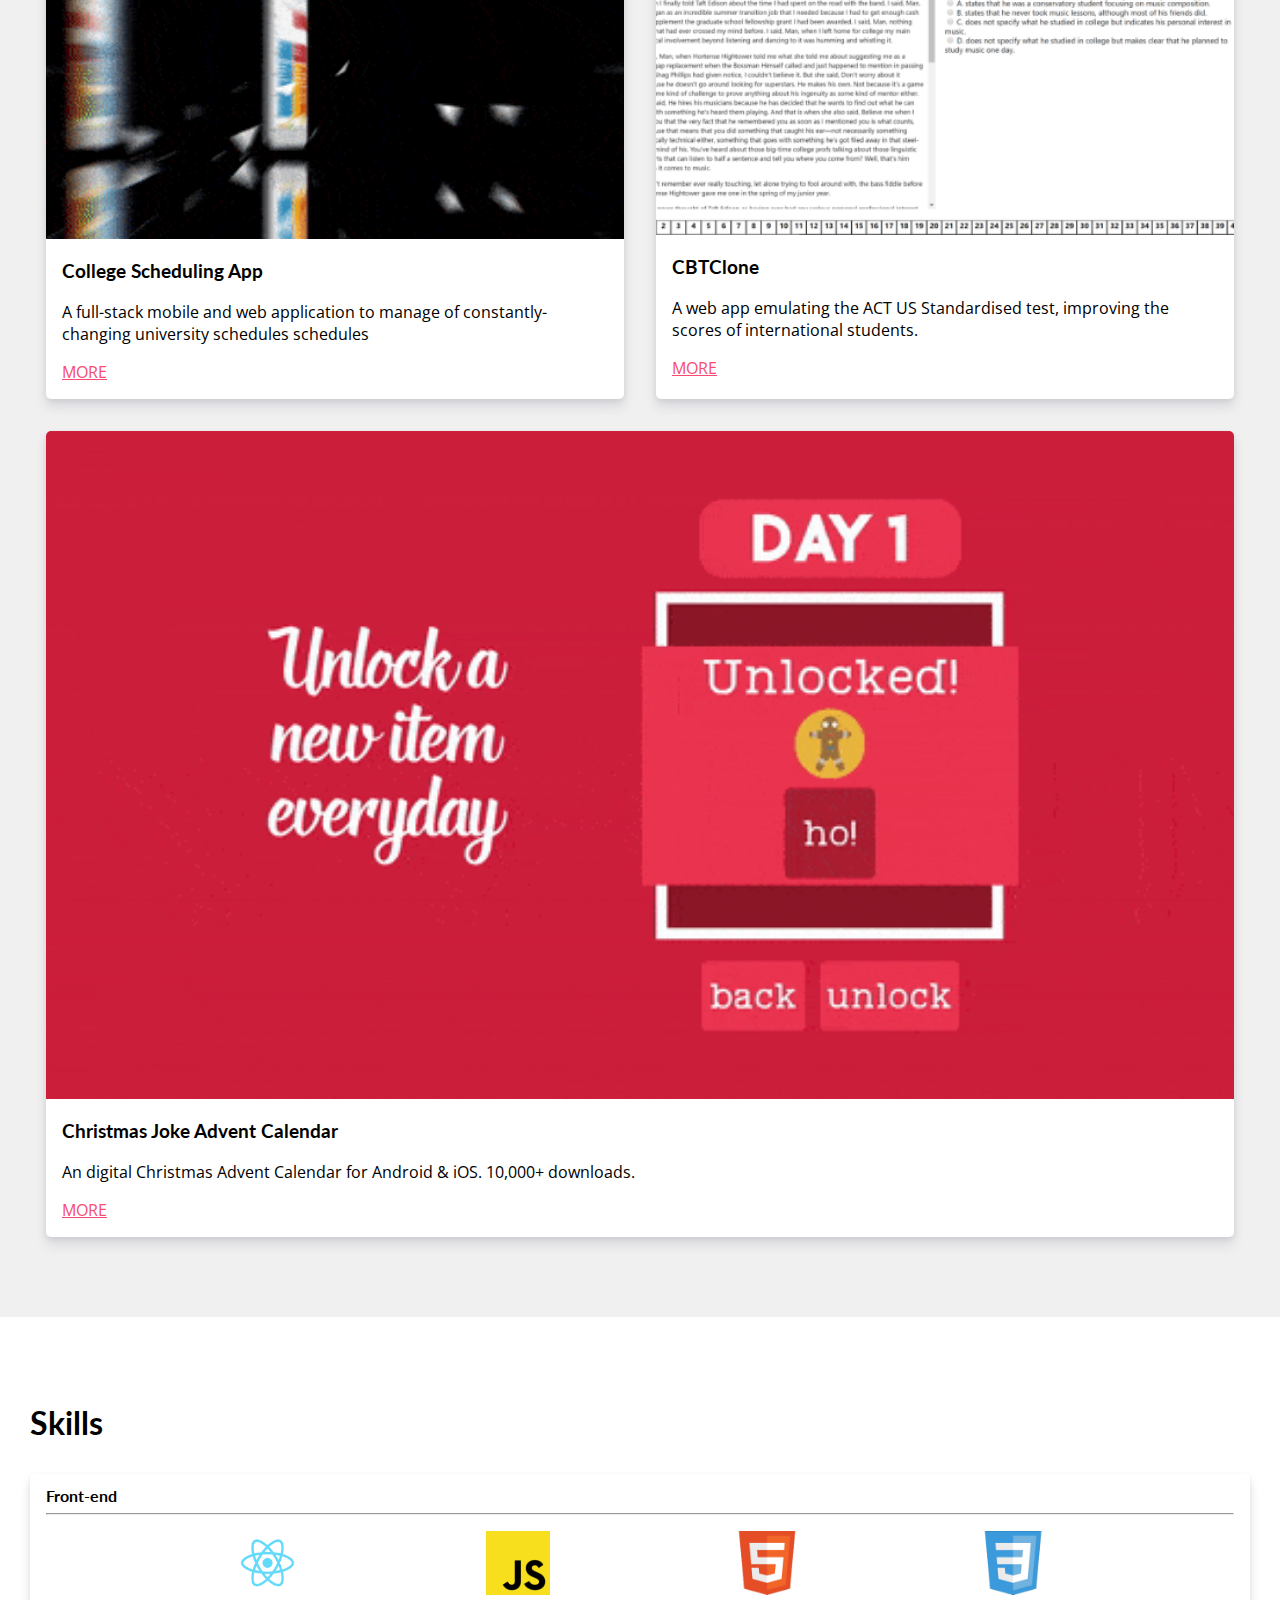
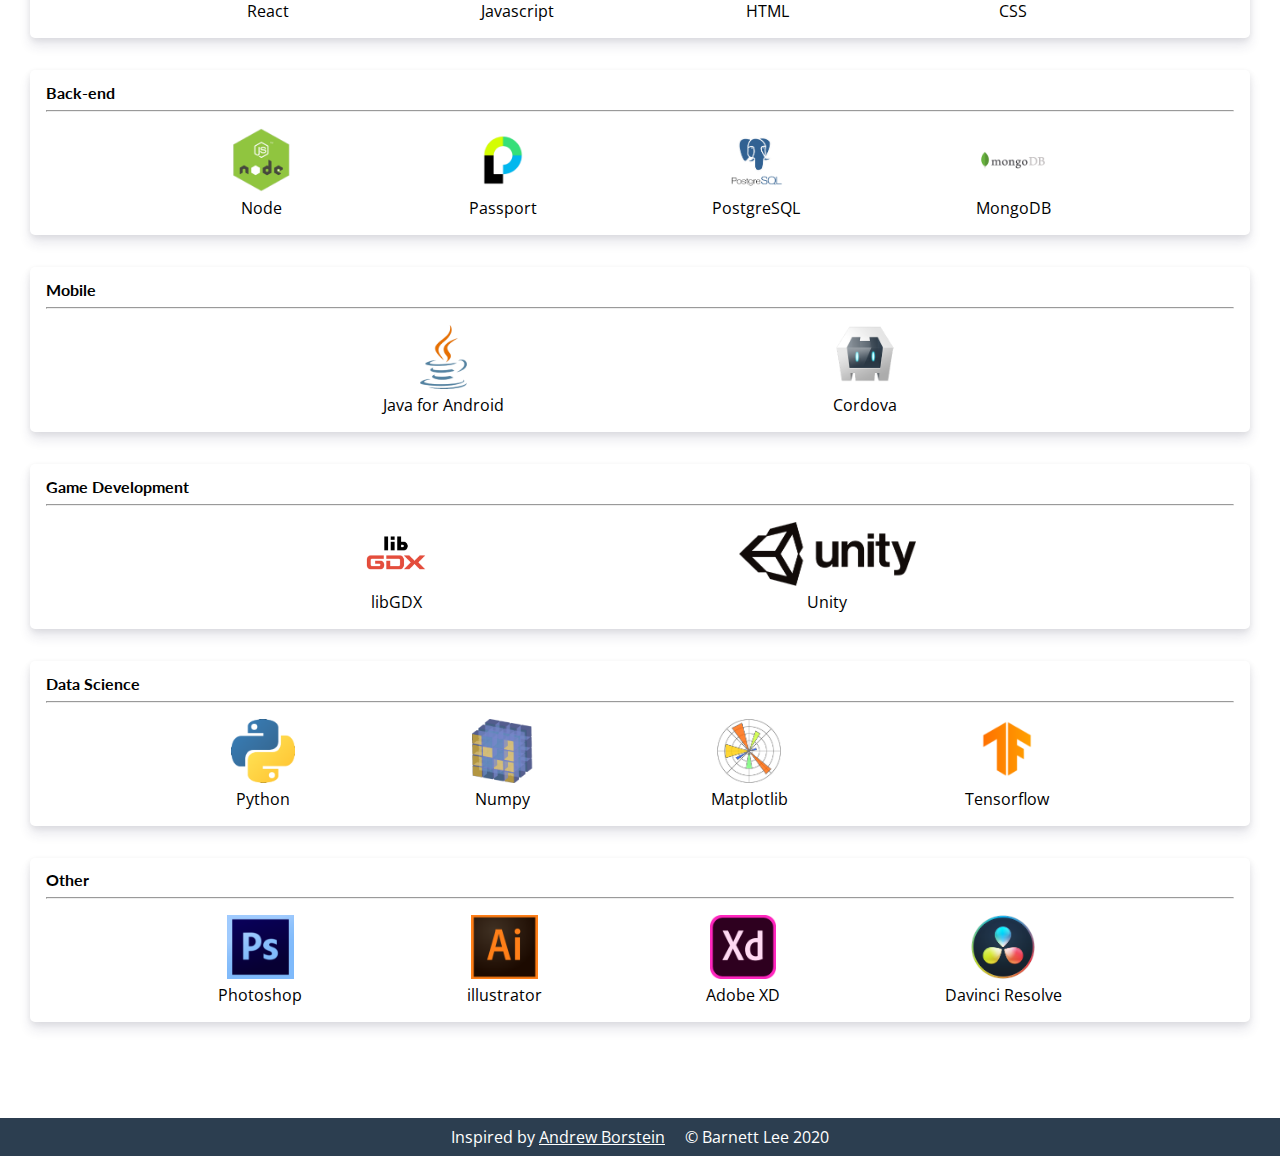
==== commit 68542fd5: "mobile landscape" ====
--- a/index.html
+++ b/index.html
@@ -62,8 +62,8 @@
             <h1 class="banner__title">
                 Hello! I'm Barnett
                 <br>
-                <span class="banner__avoid__break">I code things </span><span class="banner__title__break">that make a
-                    difference.</span>
+                <span class="banner__avoid__break">I code things </span>
+                <span class="banner__title__break" style="display: inline;">that make a difference.</span>
             </h1>
             <a class="banner__button" href="mailto:barnett.lee.zhi.le@gmail.com">CONTACT ME</a>
         </div>
--- a/css/style.css
+++ b/css/style.css
@@ -9,7 +9,7 @@
     padding: 0;
     height: 100%;
     scroll-behavior: smooth;
-    font-size: min(max(16px, 4vw), 22px);
+    /* font-size: min(max(16px, 4vw), 22px); */
 }
 
 h1,h2,h3,h4 {
@@ -42,7 +42,7 @@
     display: flex;
     justify-content: space-between;
     align-items: center;
-    font-size: 2rem;
+    font-size: 1.5rem;
     width: 100%;
     position: fixed;
     top:0;
@@ -77,7 +77,6 @@
 .section {
     padding: 4rem 0;
     margin: 0 auto;
-    max-width: 1920px;
 }
 
 .container {
@@ -93,6 +92,7 @@
     justify-content: space-around;
     align-items: center;
     padding: 2rem;
+    margin: 0 auto;
 }
 
 .banner:before {
@@ -107,7 +107,7 @@
     top: 0;
     z-index: -3;
     width: 100%;
-    max-width: 1920px;
+    /* max-width: 1920px; */
     height: 100vh;
 }
 
@@ -188,7 +188,7 @@
 }
 
 .contact__item:hover {
-    filter: brightness(90%);
+    filter: brightness(60%);
 }
 
 .contact__item:active {
@@ -301,8 +301,23 @@
     color: white;
 }
 
+/* desktop */
+@media (min-width: 992px) {
+    /* .banner {
+        max-width: 1920px;
+    } */
+
+    .banner {
+        max-width: 1920px;
+    }
+
+    .section {
+        max-width: 1920px;
+    }
+}
+
 /* mobile and tablet */
-@media (max-width: 1280px) {
+@media (max-width: 992px) {
 
     
 
@@ -311,7 +326,7 @@
 
     .nav {
         justify-content: flex-start;
-        padding: 0 30px;
+        padding: .5rem 30px;
 
     }
 
@@ -328,6 +343,7 @@
     .nav__mobile__close{
         display: none;
     }
+
 
     .nav__right {
         display: none;
@@ -414,7 +430,7 @@
 
 
 /* mobile */
-@media (max-width: 640px) {
+@media (max-width: 576px) {
 
     :root {
         --nav-height: 3.5rem;
@@ -430,4 +446,25 @@
     }
 
 
+}
+
+/* mobile landscape */
+@media (max-width: 992px) and (orientation: landscape){
+    :root {
+        --nav-height: 3.5rem;
+    }
+
+    .banner {
+        background-color: rgba(200, 200, 200, 1);
+        z-index: -1;
+    }
+
+    .banner:before {
+        background-position: 50%;
+    }
+
+    .project__card {
+        width: 25%;
+    }
+
 }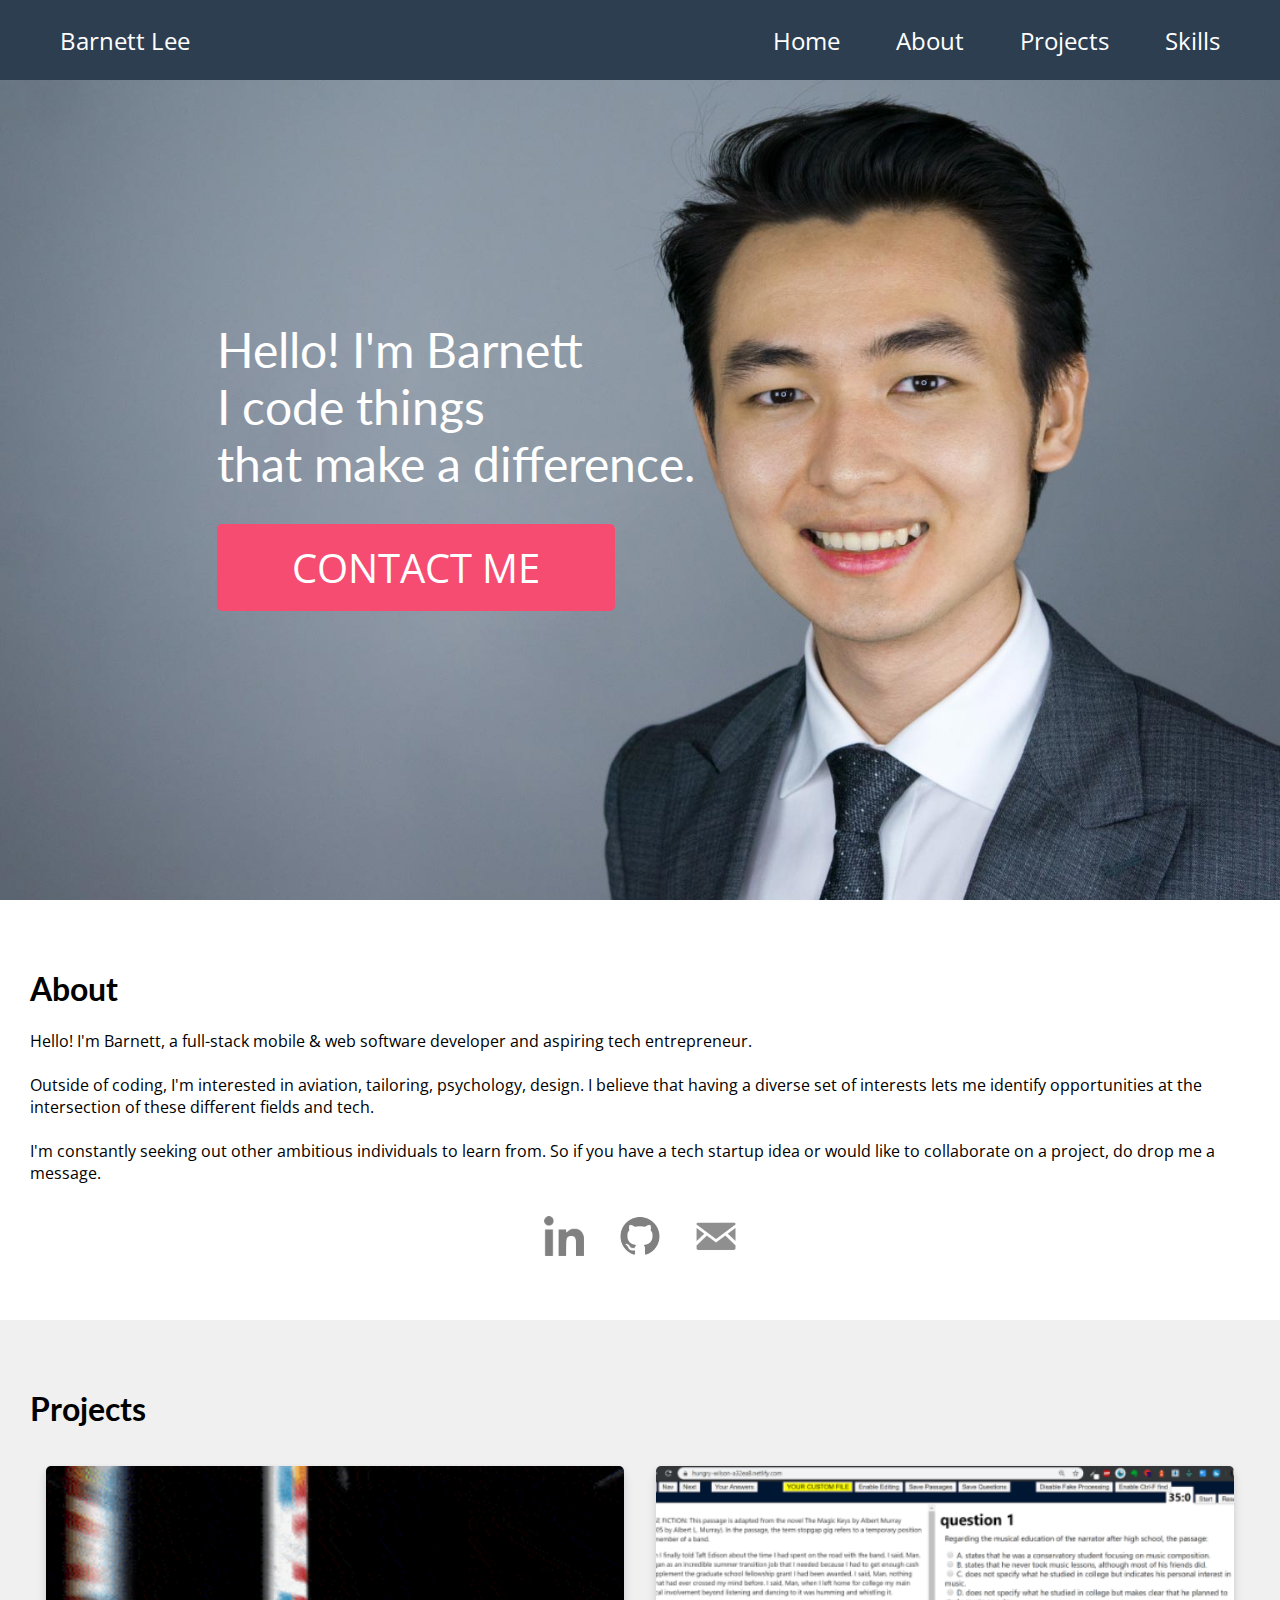
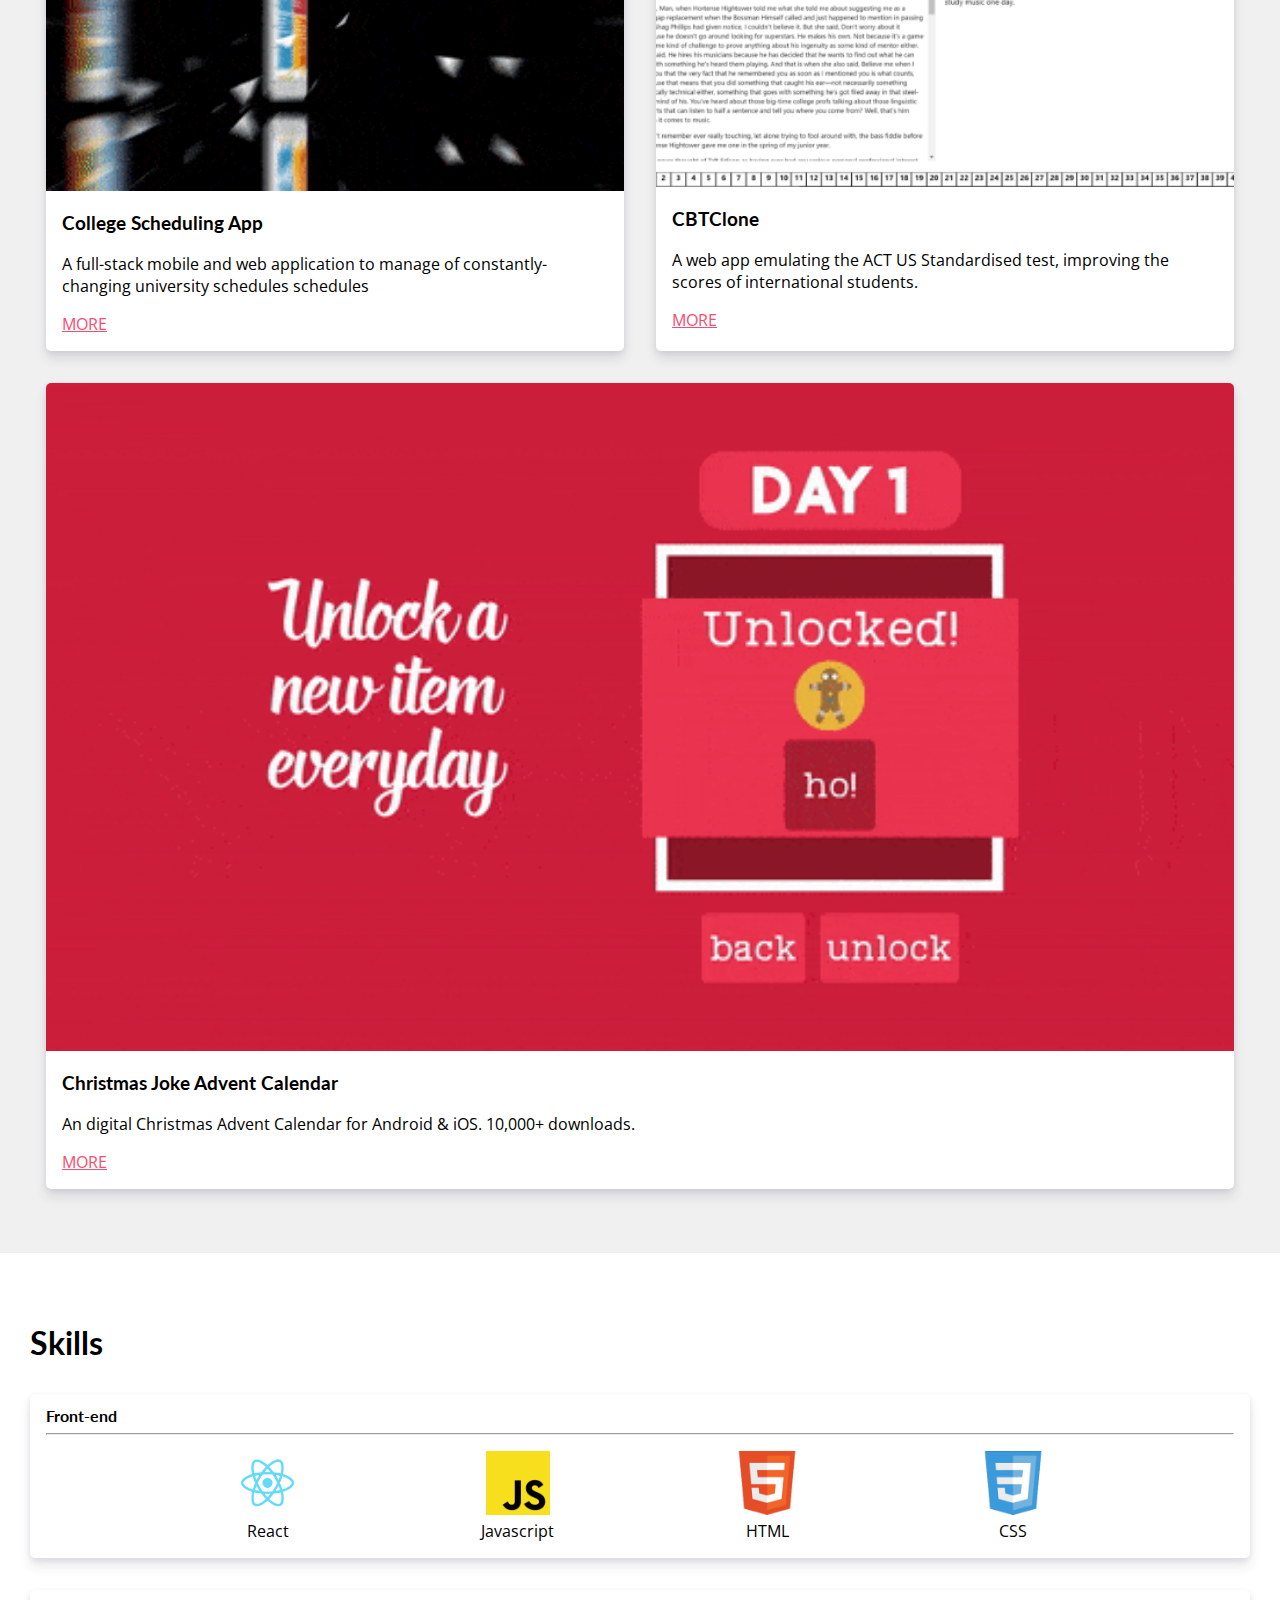
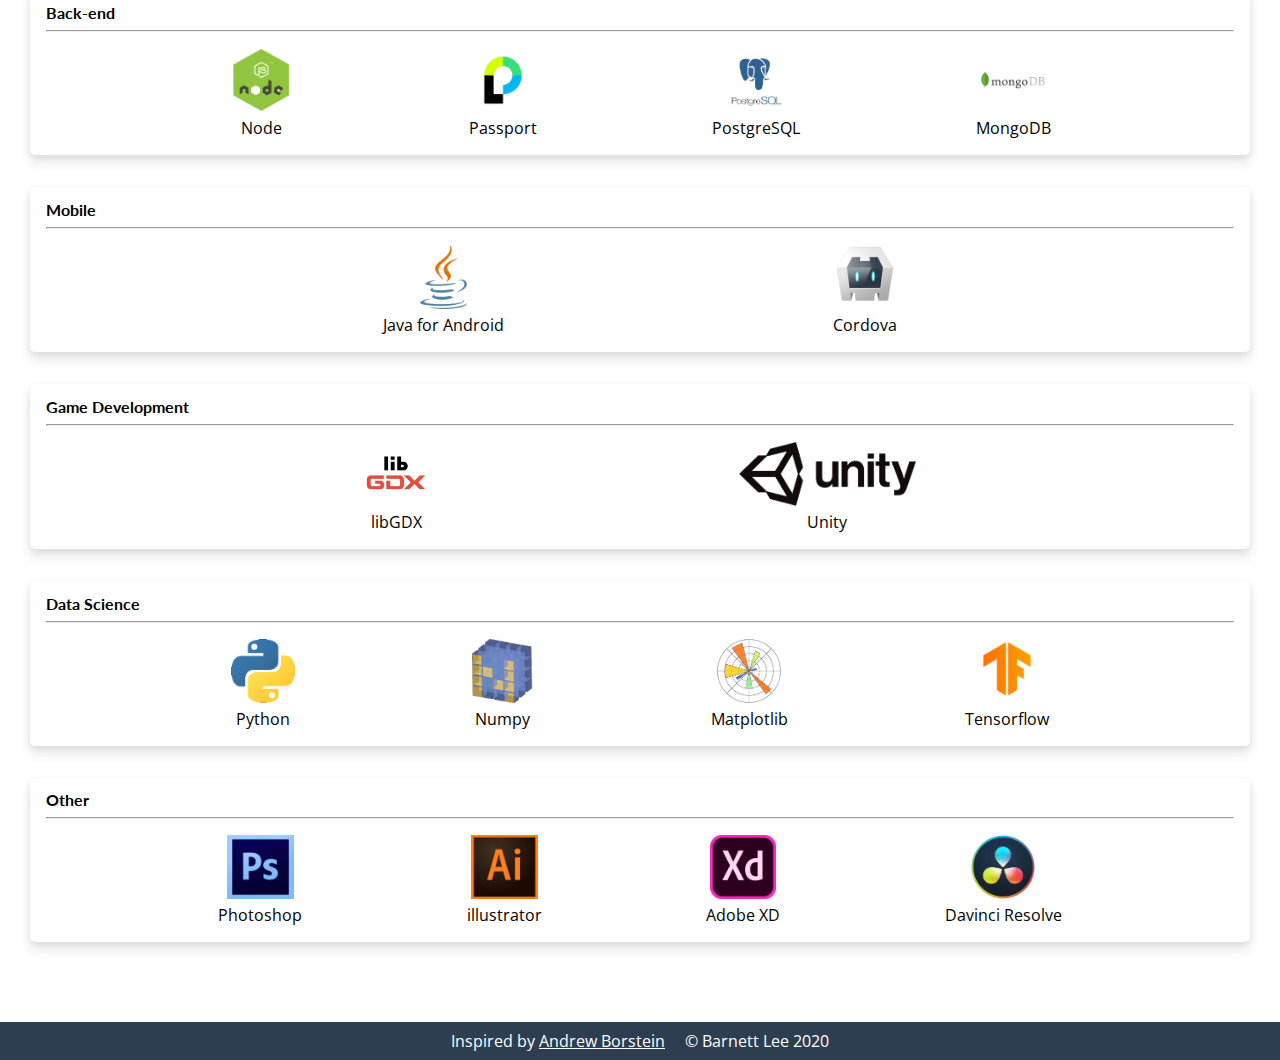
==== commit a062c575: "Project content added" ====
--- a/index.html
+++ b/index.html
@@ -8,6 +8,7 @@
     <meta name="viewport" content="width=device-width, initial-scale=1">
     <link href="https://fonts.googleapis.com/css2?family=Lato:wght@400;700&family=Open+Sans&display=swap" rel="stylesheet">
     <link rel="stylesheet" href="https://cdnjs.cloudflare.com/ajax/libs/font-awesome/5.13.0/css/all.min.css">
+    <link rel="stylesheet" href="css/navbar.css">
     <link href="css/style.css" rel="stylesheet">
 </head>
 
@@ -18,7 +19,7 @@
             <i class="fas fa-bars nav__mobile__open" onclick="openMobileNav()"></i>
             <i class="fas fa-times nav__mobile__close" onclick="closeMobileNav()"></i>
         </div>
-        <p class="nav__left">Barnett Lee</p>
+        <a href="/index.html" class="nav__left">Barnett Lee</a>
         <ul class="nav__right">
             <li class="nav__right__item">
                 <a href="#home" class="nav__right__link">Home</a>
@@ -70,7 +71,9 @@
         <span class="spacer"></span>
     </section>
 
-    <section class="section" id="about">
+
+    <section class="section">
+        <a id="about" class="anchor"></a>
         <div class="container">
             <h1>About</h1>
             <p>
@@ -97,7 +100,8 @@
         </div>
     </section>
 
-    <section id="projects" class="section">
+    <section  class="section section__projects">
+        <a id="projects" class="anchor"></a>
         <div class="container">
             <h1>Projects</h1>
             <div class="project__container">
@@ -109,7 +113,7 @@
                     <div class="project__card__content">
                         <h3>College Scheduling App</h3>
                         <p>A full-stack mobile and web application to manage of constantly-changing university schedules schedules</p>
-                        <a href="/">MORE</a>
+                        <a href="projects/college-scheduling-app/college-scheduling-app.html">MORE</a>
                     </div>
                 </div>
 
@@ -120,7 +124,7 @@
                     <div class="project__card__content">
                         <h3>CBTClone</h3>
                         <p>A web app emulating the ACT US Standardised test, improving the scores of international students.</p>
-                        <a href="/">MORE</a>
+                        <a href="projects/cbt-clone/cbt-clone.html">MORE</a>
                     </div>
                 </div>
 
@@ -131,7 +135,7 @@
                     <div class="project__card__content">
                         <h3>Christmas Joke Advent Calendar</h3>
                         <p>An digital Christmas Advent Calendar for Android & iOS. 10,000+ downloads.</p>
-                        <a href="/">MORE</a>
+                        <a href="projects/christmas-joke-advent-calendar/christmas-joke-advent-calendar.html">MORE</a>
                     </div>
                 </div>
 
@@ -139,7 +143,8 @@
         </div>
     </section>
 
-    <section id="skills" class="section">
+    <section class="section">
+        <a id="skills" class="anchor"></a>
         <div class="container">
             <h1>Skills</h1>
             
--- a/css/navbar.css
+++ b/css/navbar.css
@@ -0,0 +1,156 @@
+* {
+    box-sizing: border-box;
+}
+
+html {
+    font-family: 'Open Sans', 'Segoe UI', Tahoma, Geneva, Verdana, sans-serif;
+    margin: 0;
+    padding: 0;
+    height: 100%;
+    width: 100%;
+    scroll-behavior: smooth;
+}
+
+body {
+    width: 100%;
+    /* height: 100%; */
+    padding: 0;
+    margin: 0;
+}
+
+
+:root {
+    --nav-height: 5rem;
+    --primary-color: #2C3E50;
+    --highlight-color: #F64C72;
+}
+
+
+.nav {
+    color: white;
+    background-color: var(--primary-color);
+    padding: 0 60px;
+    height: var(--nav-height);
+    display: flex;
+    justify-content: space-between;
+    align-items: center;
+    font-size: 1.5rem;
+    width: 100%;
+    position: fixed;
+    top:0;
+    z-index: 10;
+}
+
+
+.nav__mobile {
+    display: none;
+}
+
+.nav__left {
+    margin: 0;
+    display: inline;
+    color: white;
+    text-decoration: none;
+}
+
+.nav__right {
+    display: inline;
+    padding: 0;
+}
+
+.nav__right__item {
+    display: inline;
+    margin-left: 50px;
+}
+
+.nav__right__link {
+    color: white;
+    text-decoration: none;
+}
+
+.mobile__menu {
+    position: fixed;
+    z-index: 10;
+    background: rgba(0,0,0,0.8);
+    height: 100vh;
+    top: var(--nav-height);
+    left: 0;
+    width: 0%;
+    /* display: none; */
+    overflow: hidden;
+    transition: .5s;
+}
+
+.mobile__menu ul {
+    list-style: none;
+}
+
+.mobile__menu a {
+    text-decoration: none;
+    color: white;
+}
+
+
+/* mobile and tablet portrait */
+@media (max-width: 992px) and (orientation: portrait){
+
+
+
+
+    .nav {
+        justify-content: flex-start;
+        padding: .5rem 30px;
+
+    }
+
+    .nav__mobile {
+        display: inline-block;
+        margin-right: 30px;
+        position: relative;
+    }
+
+    .nav__mobile:active {
+        filter: brightness(80%)
+    }
+
+    .nav__mobile__close{
+        display: none;
+    }
+
+
+    .nav__right {
+        display: none;
+    }
+}
+
+
+
+/* mobile and tablet landscape */
+@media (max-width: 992px) and (orientation: landscape){
+
+    .nav {
+        justify-content: flex-start;
+        padding: .5rem 30px;
+
+    }
+
+    .nav__mobile {
+        display: inline-block;
+        margin-right: 30px;
+        position: relative;
+    }
+
+    .nav__mobile:active {
+        filter: brightness(80%)
+    }
+
+    .nav__mobile__close{
+        display: none;
+    }
+
+
+    .nav__right {
+        display: none;
+    }
+
+}--- a/css/style.css
+++ b/css/style.css
@@ -9,7 +9,6 @@
     padding: 0;
     height: 100%;
     scroll-behavior: smooth;
-    /* font-size: min(max(16px, 4vw), 22px); */
 }
 
 h1,h2,h3,h4 {
@@ -25,7 +24,6 @@
 
 
 body {
-    margin-top: 0;
     margin: 0;
     padding: 0;
     width: 100vw;
@@ -34,48 +32,14 @@
     height: 100%;
 }
 
-.nav {
-    color: white;
-    background-color: var(--primary-color);
-    padding: 0 60px;
-    height: var(--nav-height);
-    display: flex;
-    justify-content: space-between;
-    align-items: center;
-    font-size: 1.5rem;
-    width: 100%;
-    position: fixed;
-    top:0;
-    z-index: 10;
-}
-
-
-.nav__mobile {
-    display: none;
-}
-
-.nav__left {
-    margin: 0;
-    display: inline;
-}
-
-.nav__right {
-    display: inline;
-    padding: 0;
-}
-
-.nav__right__item {
-    display: inline;
-    margin-left: 50px;
-}
-
-.nav__right__link {
-    color: white;
-    text-decoration: none;
+
+.anchor{
+    position: relative;
+    top: calc(-1*var(--nav-height) - 2rem);
 }
 
 .section {
-    padding: 4rem 0;
+    padding: 3rem 0;
     margin: 0 auto;
 }
 
@@ -195,7 +159,7 @@
     filter: brightness(80%);
 }
 
-#projects {
+.section__projects {
     background-color: rgb(240, 240, 240);
 }
 
@@ -279,27 +243,6 @@
     margin-right: 1rem;
 }
 
-.mobile__menu {
-    position: fixed;
-    z-index: 10;
-    background: rgba(0,0,0,0.8);
-    height: 100vh;
-    top: var(--nav-height);
-    left: 0;
-    width: 0%;
-    /* display: none; */
-    overflow: hidden;
-    transition: .5s;
-}
-
-.mobile__menu ul {
-    list-style: none;
-}
-
-.mobile__menu a {
-    text-decoration: none;
-    color: white;
-}
 
 /* desktop */
 @media (min-width: 992px) {
@@ -316,38 +259,12 @@
     }
 }
 
-/* mobile and tablet */
-@media (max-width: 992px) {
-
-    
-
-
-
-
-    .nav {
-        justify-content: flex-start;
-        padding: .5rem 30px;
-
-    }
-
-    .nav__mobile {
-        display: inline-block;
-        margin-right: 30px;
-        position: relative;
-    }
-
-    .nav__mobile:active {
-        filter: brightness(80%)
-    }
-
-    .nav__mobile__close{
-        display: none;
-    }
-
-
-    .nav__right {
-        display: none;
-    }
+/* mobile and tablet portrait */
+@media (max-width: 992px) and (orientation: portrait){
+
+
+
+
 
     .banner__title__break:before {
         white-space: normal;
@@ -360,7 +277,7 @@
     .banner:before {
         top: calc(var(--nav-height)/2);
         background-position: 70%;
-        height: calc(100vh - var(--nav-height)/2 - 15%);
+        height: calc(100vh - var(--nav-height)/2 - 20%);
         /* height: calc(100vh - 10%); */
         /* background-size: 80%; */
     }
@@ -375,10 +292,10 @@
         height: 20%;
         bottom: 0;
         z-index: -1;
-    } */
+    } */ 
 
     .banner:after {
-        --gradient-ratio: 3/4;
+        --gradient-ratio: 1/2;
         content: '';
         background: linear-gradient(
             rgba(40, 40, 40, 0) 0%,
@@ -396,7 +313,7 @@
             rgba(40, 40, 40, 1) calc(100% * var(--gradient-ratio))
         );
         width: 100%;
-        height: 65%;
+        height: 40%;
         position: absolute;
         bottom: 0;
         z-index: -2;
@@ -448,7 +365,52 @@
 
 }
 
-/* mobile landscape */
+/* 
+window.innerHeight
+566
+window.innerWidth
+360
+window.innerHeight
+286
+window.innerWidth
+640*/
+
+@media (max-height: 640px) and (orientation: portrait){
+    .banner:before {
+        top: calc(var(--nav-height)/2);
+        background-position: 70%;
+        height: calc(100vh - var(--nav-height)/2 - 30%);
+        /* height: calc(100vh - 10%); */
+        /* background-size: 80%; */
+    }
+
+    .banner:after {
+        --gradient-ratio: 2/5;
+        content: '';
+        background: linear-gradient(
+            rgba(40, 40, 40, 0) 0%,
+            rgba(40, 40, 40, 0.002) calc(1.8% * var(--gradient-ratio)),
+            rgba(40, 40, 40, 0.008) calc(4.8% * var(--gradient-ratio)),
+            rgba(40, 40, 40, 0.021) calc(9% * var(--gradient-ratio)),
+            rgba(40, 40, 40, 0.042) calc(13.9% * var(--gradient-ratio)),
+            rgba(40, 40, 40, 0.075) calc(19.8% * var(--gradient-ratio)),
+            rgba(40, 40, 40, 0.126) calc(27% * var(--gradient-ratio)),
+            rgba(40, 40, 40, 0.194) calc(35% * var(--gradient-ratio)),
+            rgba(40, 40, 40, 0.278) calc(43.5% * var(--gradient-ratio)),
+            rgba(40, 40, 40, 0.382) calc(53% * var(--gradient-ratio)),
+            rgba(40, 40, 40, 0.541) calc(66% * var(--gradient-ratio)),
+            rgba(40, 40, 40, 0.738) calc(81% * var(--gradient-ratio)),
+            rgba(40, 40, 40, 1) calc(100% * var(--gradient-ratio))
+        );
+        width: 100%;
+        height: 50%;
+        position: absolute;
+        bottom: 0;
+        z-index: -2;
+    } 
+}
+
+/* mobile and tablet landscape */
 @media (max-width: 992px) and (orientation: landscape){
     :root {
         --nav-height: 3.5rem;
@@ -463,6 +425,15 @@
         background-position: 50%;
     }
 
+    .banner__title {
+        font-size: 1.5rem;
+    }
+
+    .banner__button {
+        font-size: 1.5rem;
+        padding: .5rem 2rem;
+    }
+
     .project__card {
         width: 25%;
     }
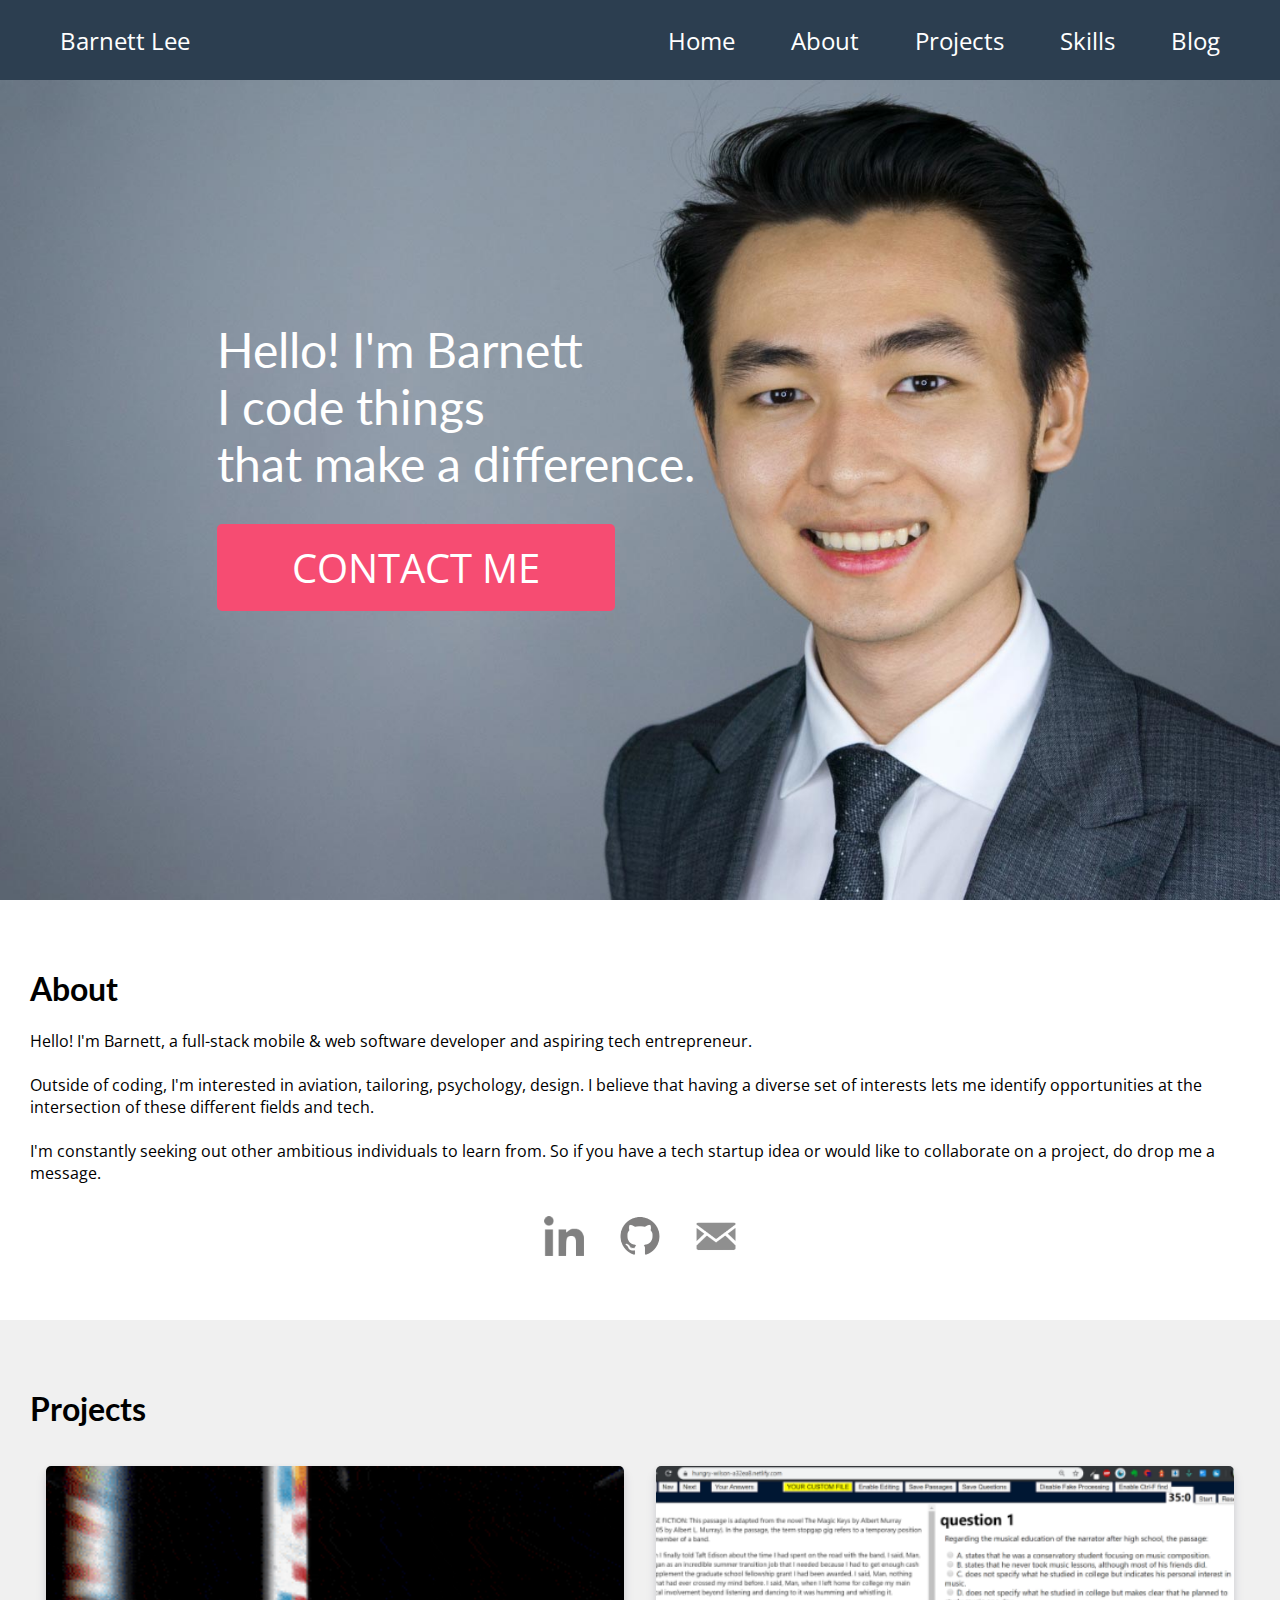
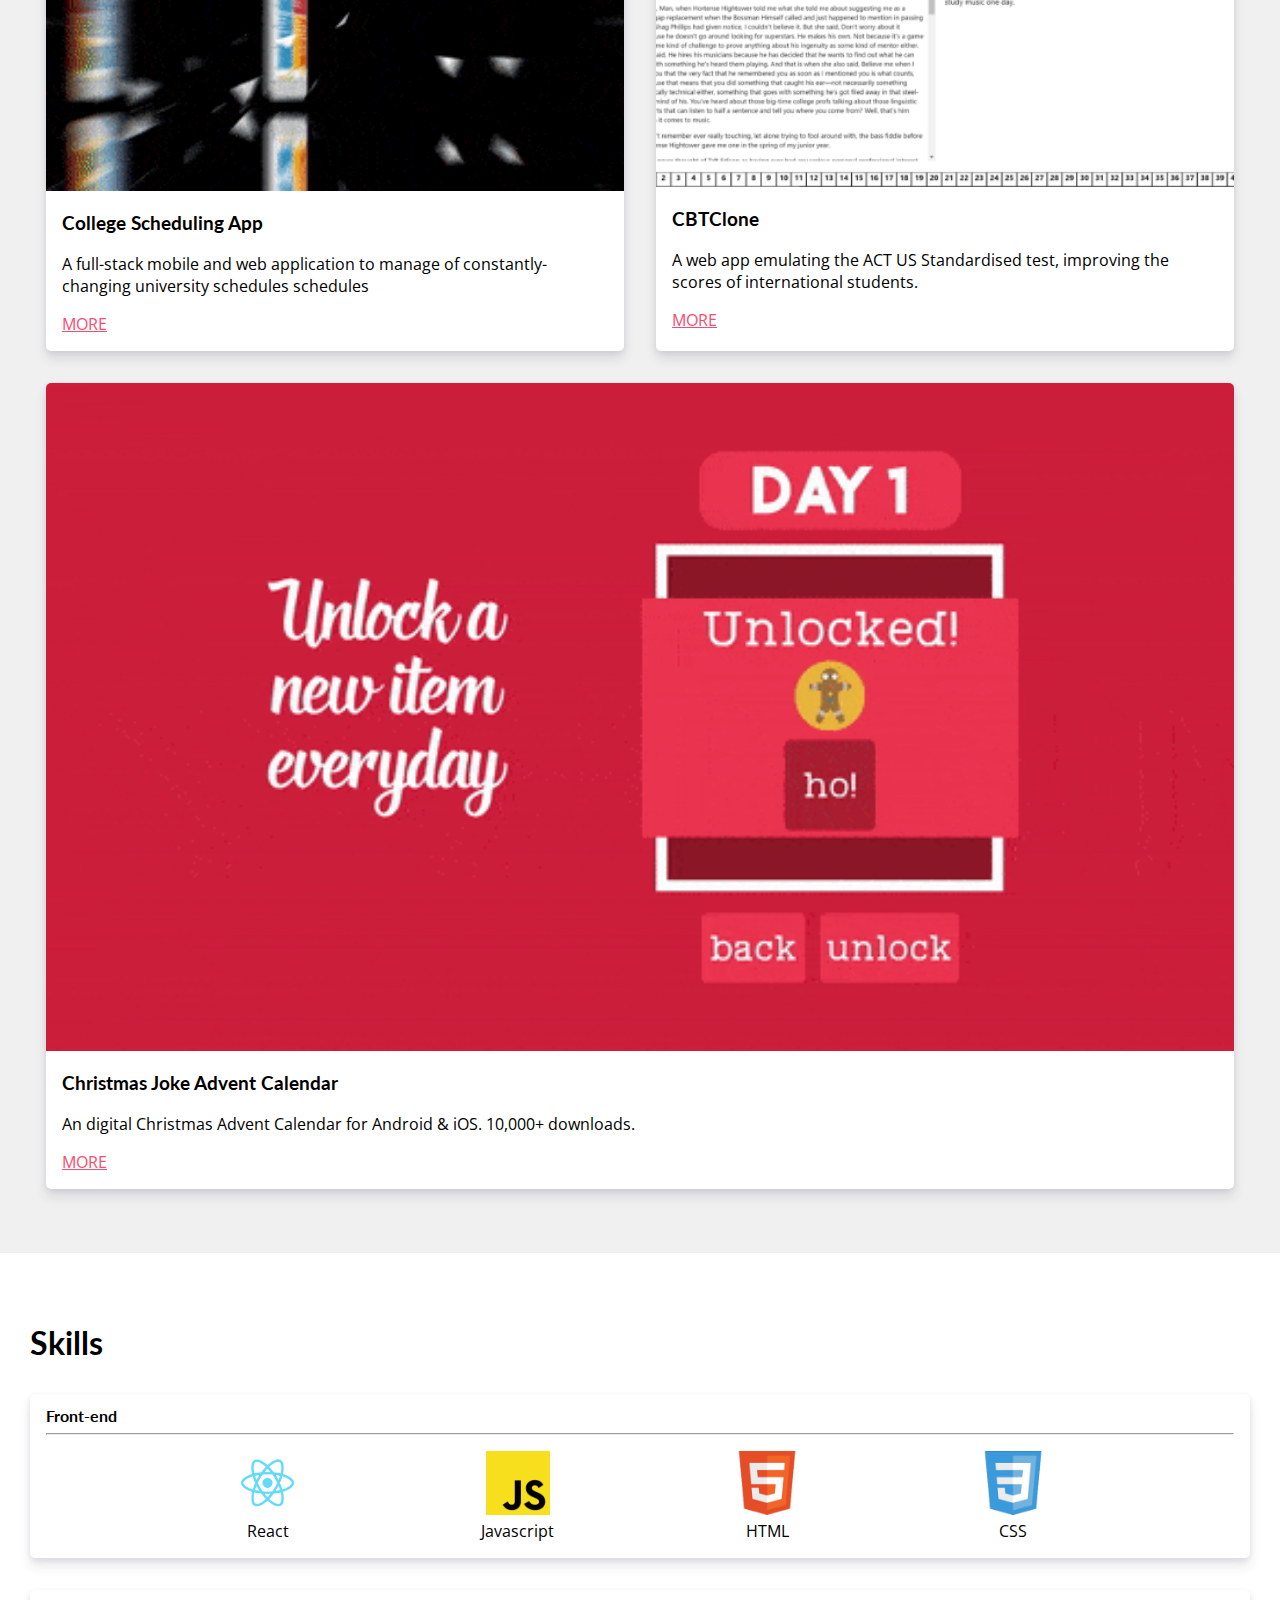
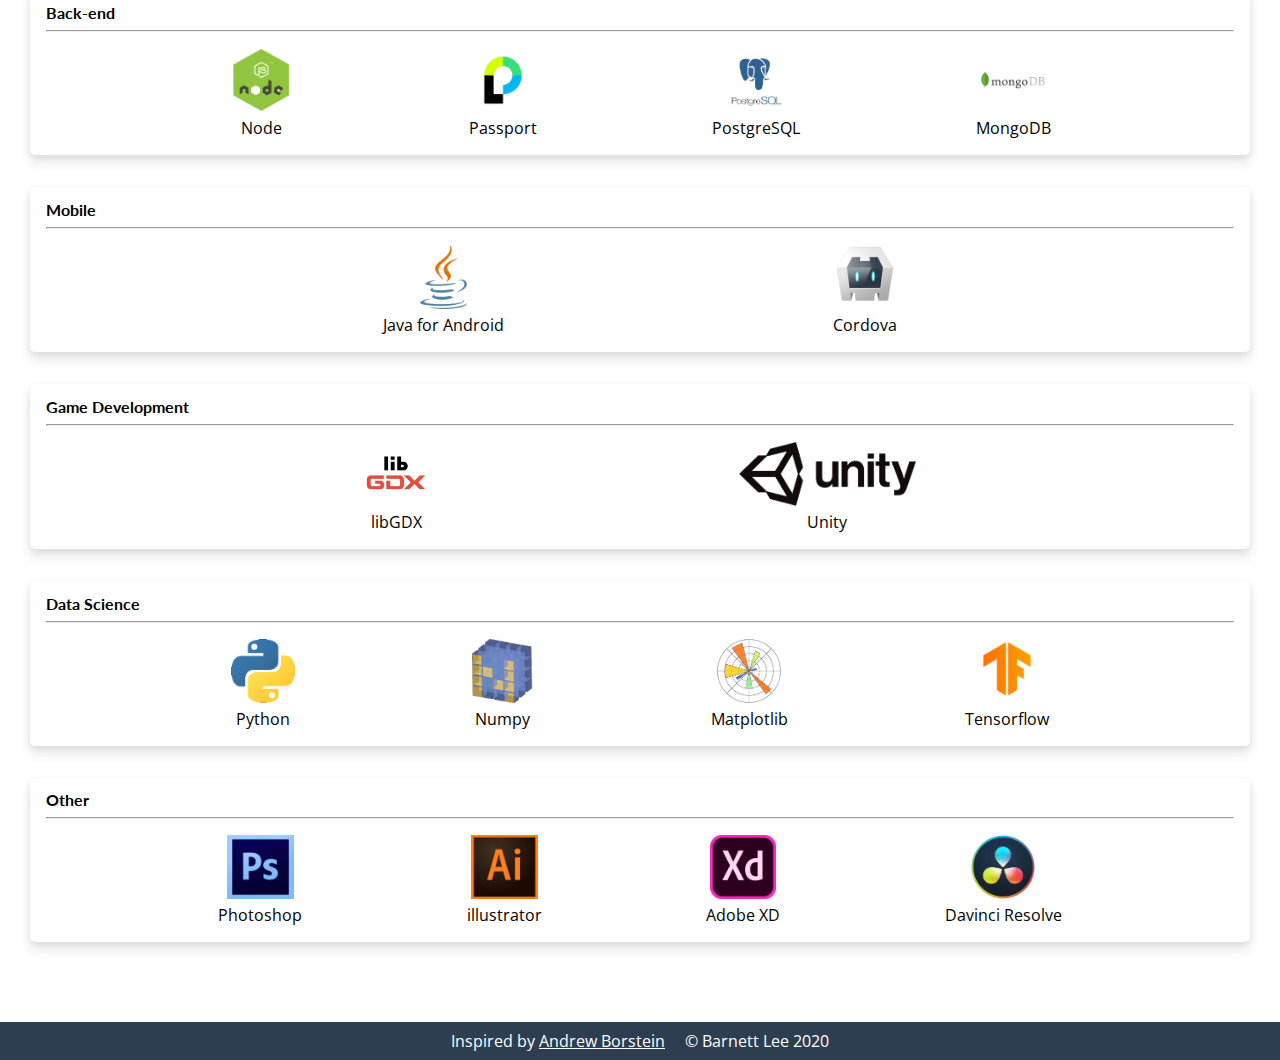
==== commit feb576f3: "favicon and google analytics" ====
--- a/index.html
+++ b/index.html
@@ -6,10 +6,23 @@
     <meta charset="UTF-8">
     <meta name="theme-color" content="#2C3E50">
     <meta name="viewport" content="width=device-width, initial-scale=1">
+
+<!-- Global site tag (gtag.js) - Google Analytics -->
+<script async src="https://www.googletagmanager.com/gtag/js?id=UA-149875199-2"></script>
+<script>
+  window.dataLayer = window.dataLayer || [];
+  function gtag(){dataLayer.push(arguments);}
+  gtag('js', new Date());
+
+  gtag('config', 'UA-149875199-2');
+</script>
+
+
     <link href="https://fonts.googleapis.com/css2?family=Lato:wght@400;700&family=Open+Sans&display=swap" rel="stylesheet">
     <link rel="stylesheet" href="https://cdnjs.cloudflare.com/ajax/libs/font-awesome/5.13.0/css/all.min.css">
     <link rel="stylesheet" href="css/navbar.css">
     <link href="css/style.css" rel="stylesheet">
+    <link rel="shortcut icon" href="favicon.ico" type="image/x-icon">
 </head>
 
 <body>
@@ -22,32 +35,38 @@
         <a href="/index.html" class="nav__left">Barnett Lee</a>
         <ul class="nav__right">
             <li class="nav__right__item">
-                <a href="#home" class="nav__right__link">Home</a>
-            </li>
-            <li class="nav__right__item">
-                <a href="#about" class="nav__right__link">About</a>
-            </li>
-            <li class="nav__right__item">
-                <a href="#projects" class="nav__right__link">Projects</a>
-            </li>
-            <li class="nav__right__item">
-                <a href="#skills" class="nav__right__link">Skills</a>
+                <a href="/index.html#home" class="nav__right__link">Home</a>
+            </li>
+            <li class="nav__right__item">
+                <a href="/index.html#about" class="nav__right__link">About</a>
+            </li>
+            <li class="nav__right__item">
+                <a href="/index.html#projects" class="nav__right__link">Projects</a>
+            </li>
+            <li class="nav__right__item">
+                <a href="/index.html#skills" class="nav__right__link">Skills</a>
+            </li>
+            <li class="nav__right__item">
+                <a href="/blog/index.html" class="nav__right__link">Blog</a>
             </li>
         </ul>
 
         <div class="mobile__menu">
             <ul>
                 <li>
-                    <a href="#home" onclick="closeMobileNav()">Home</a>
-                </li>
-                <li>
-                    <a href="#about" onclick="closeMobileNav()">About</a>
-                </li>
-                <li>
-                    <a href="#projects" onclick="closeMobileNav()">Projects</a>
-                </li>
-                <li>
-                    <a href="#skills" onclick="closeMobileNav()">Skills</a>
+                    <a href="/index.html#home" onclick="closeMobileNav()">Home</a>
+                </li>
+                <li>
+                    <a href="/index.html#about" onclick="closeMobileNav()">About</a>
+                </li>
+                <li>
+                    <a href="/index.html#projects" onclick="closeMobileNav()">Projects</a>
+                </li>
+                <li>
+                    <a href="/index.html#skills" onclick="closeMobileNav()">Skills</a>
+                </li>
+                <li>
+                    <a href="/blog/index.html" class="nav__right__link">Blog</a>
                 </li>
             </ul>
         </div>
